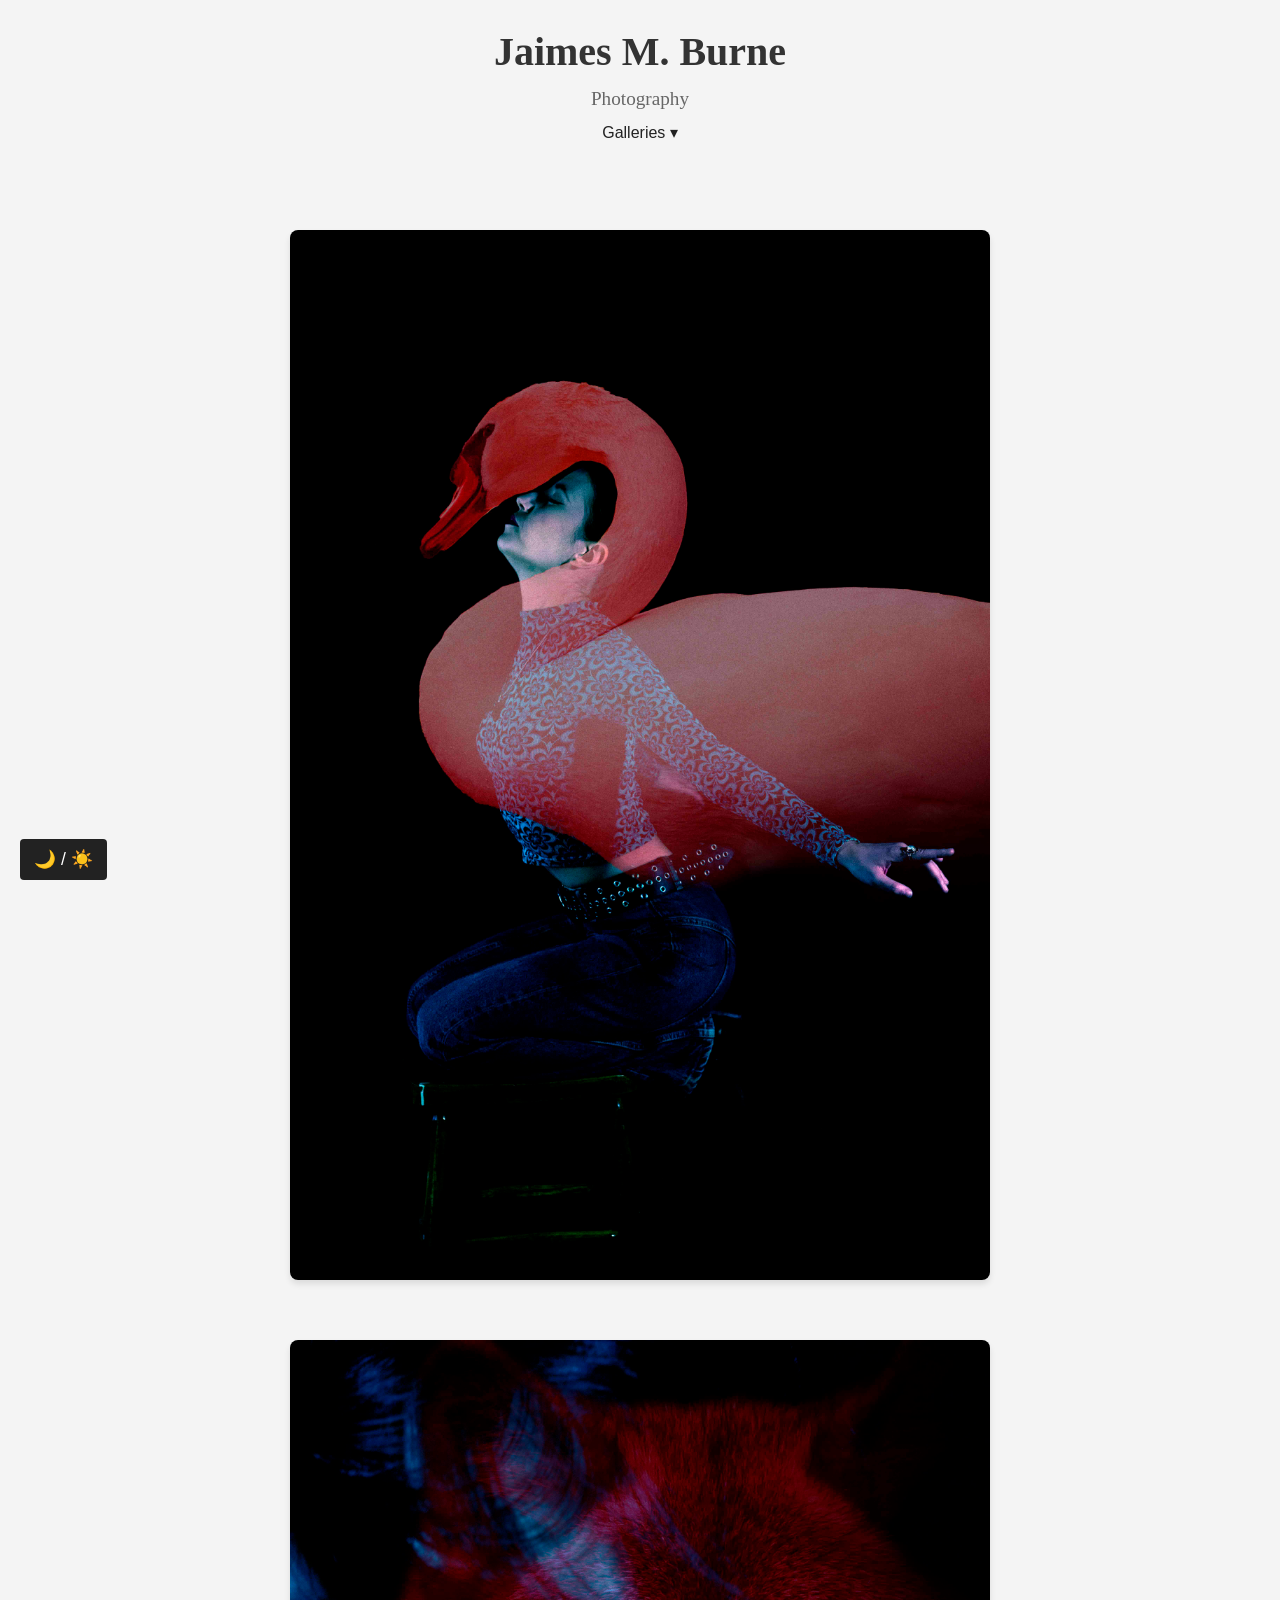
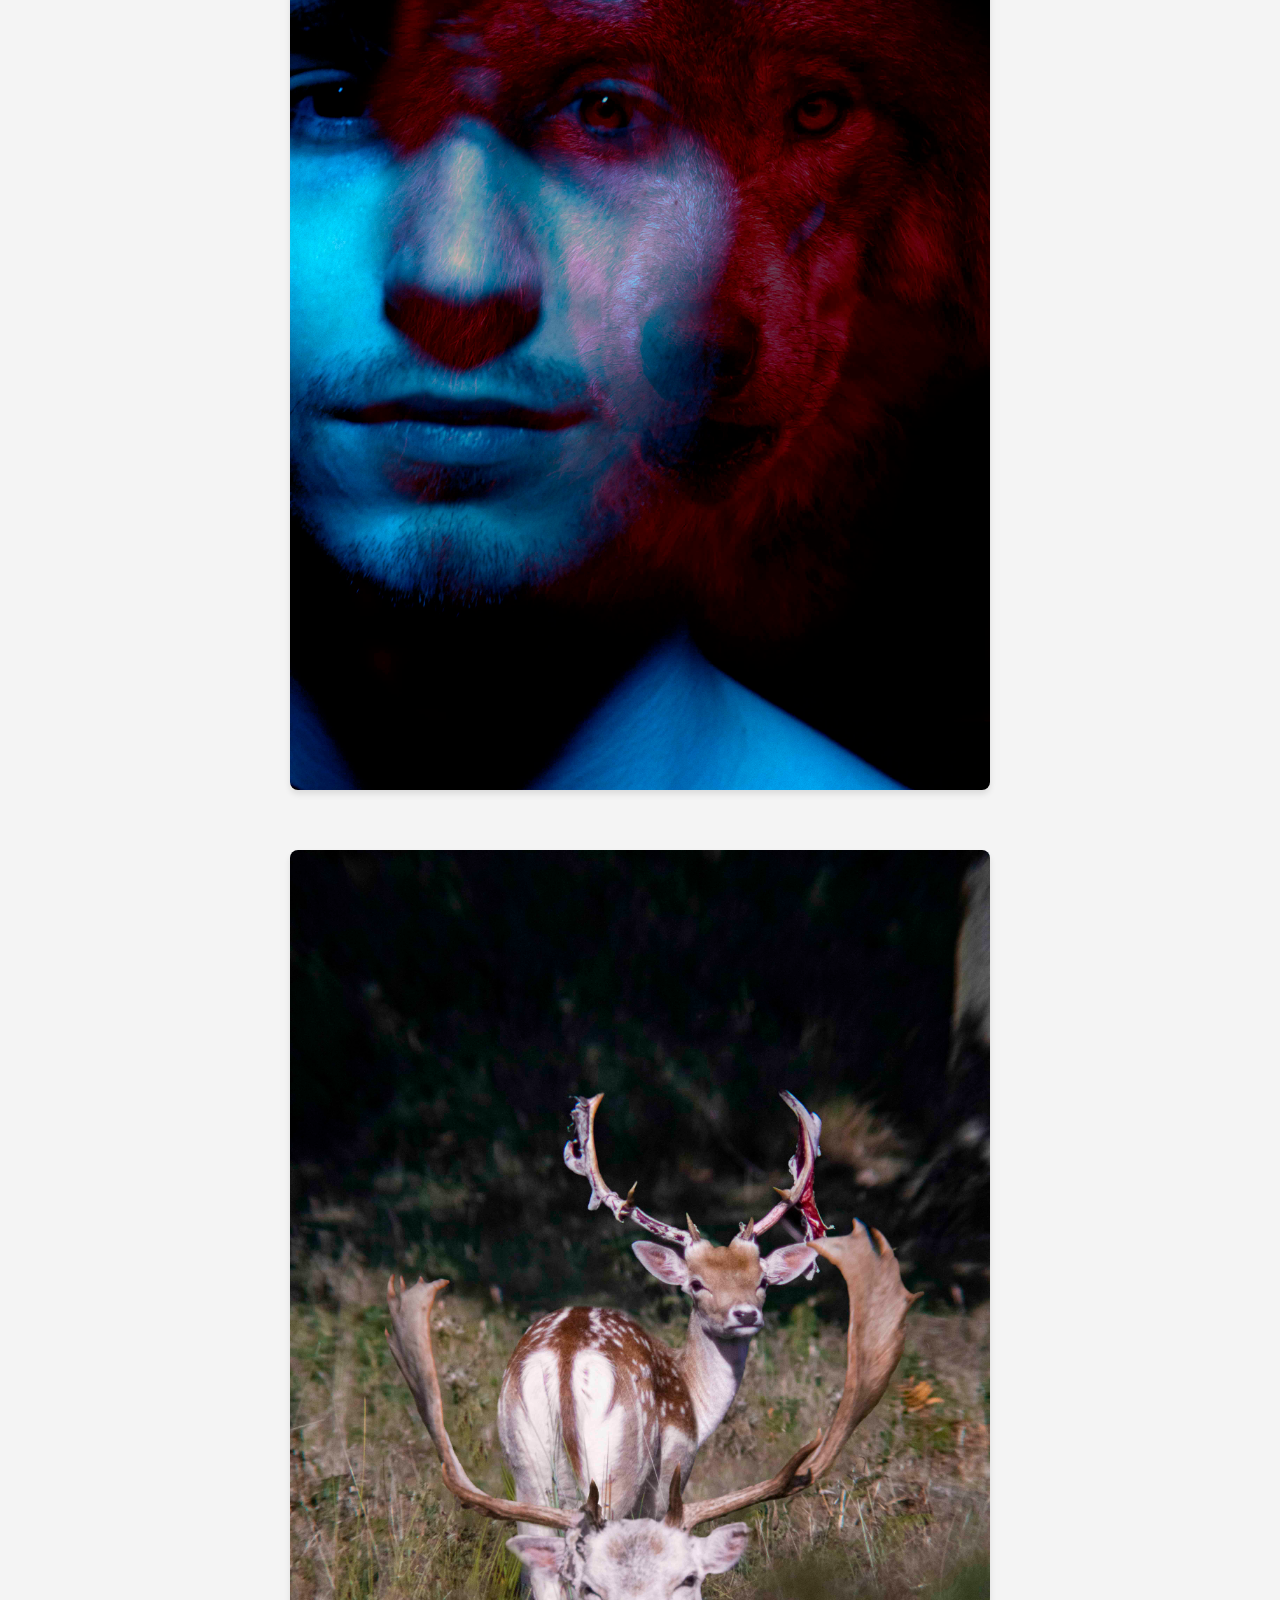
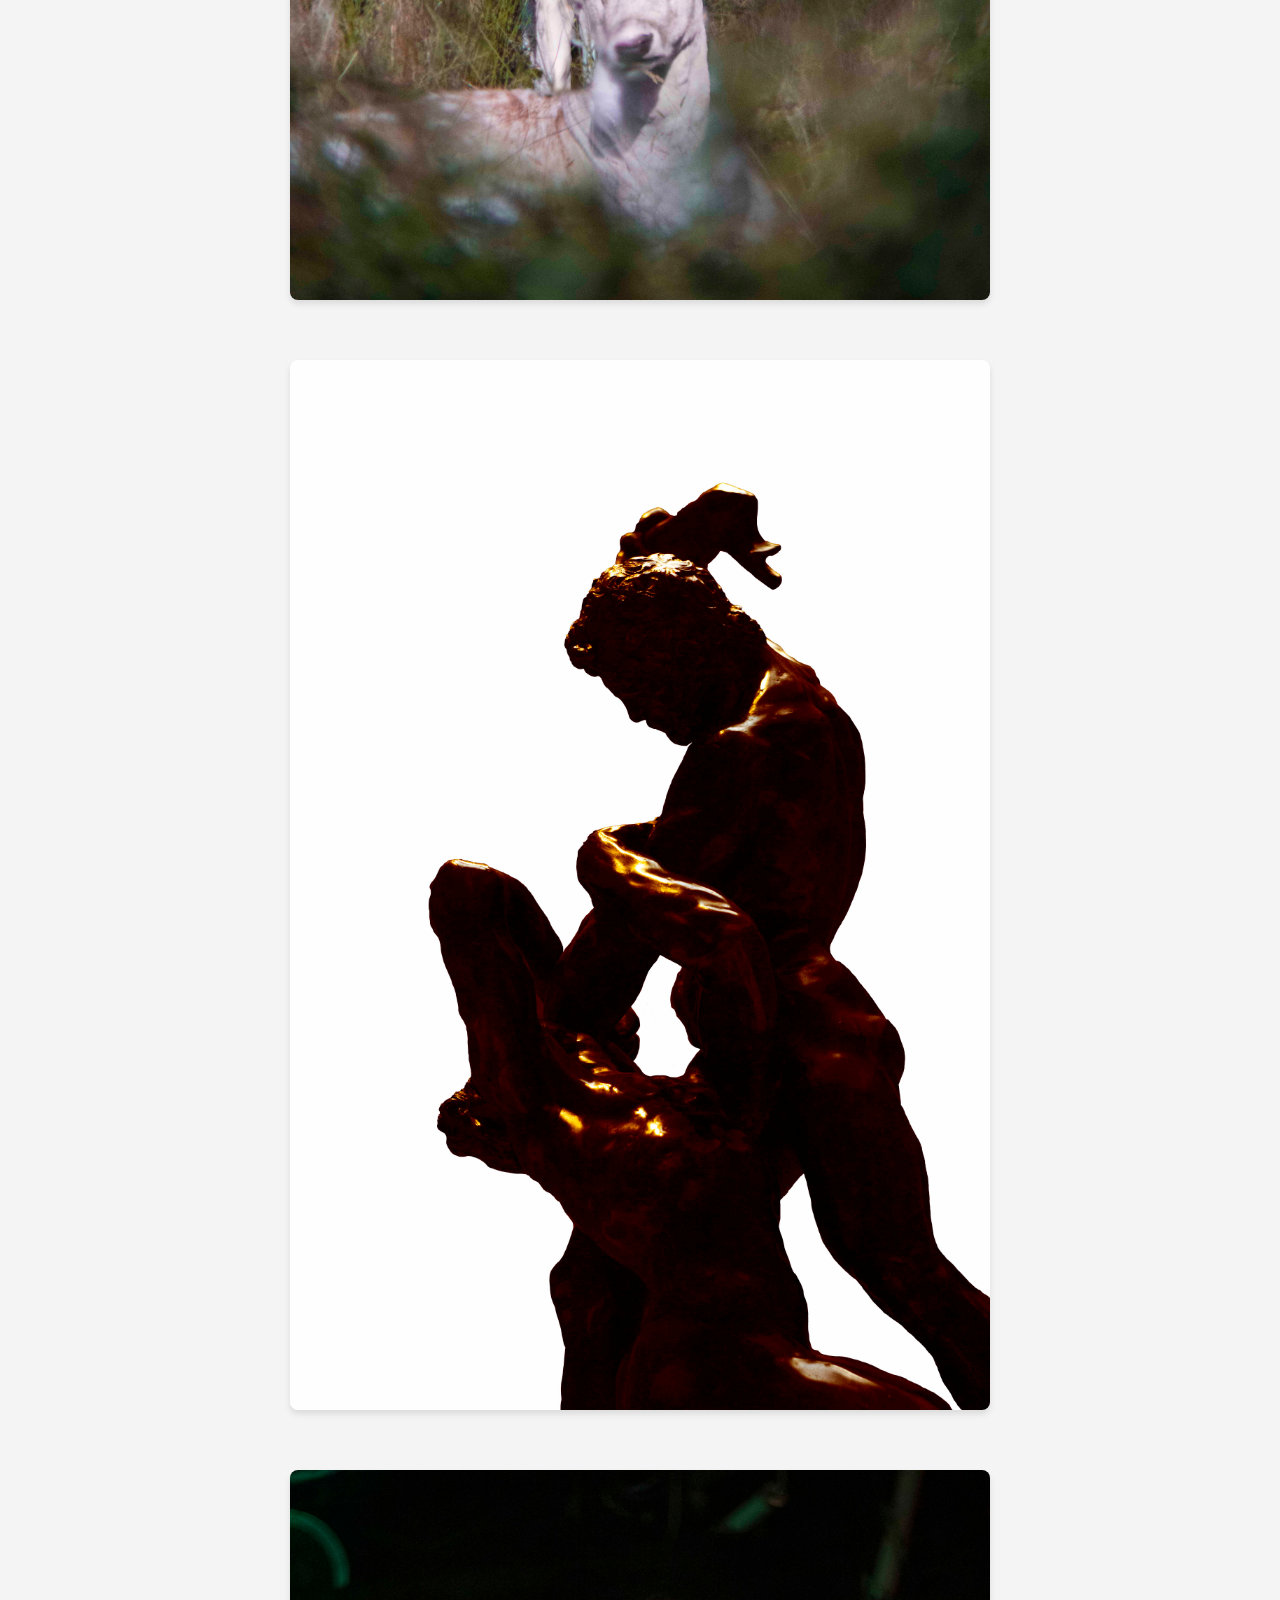
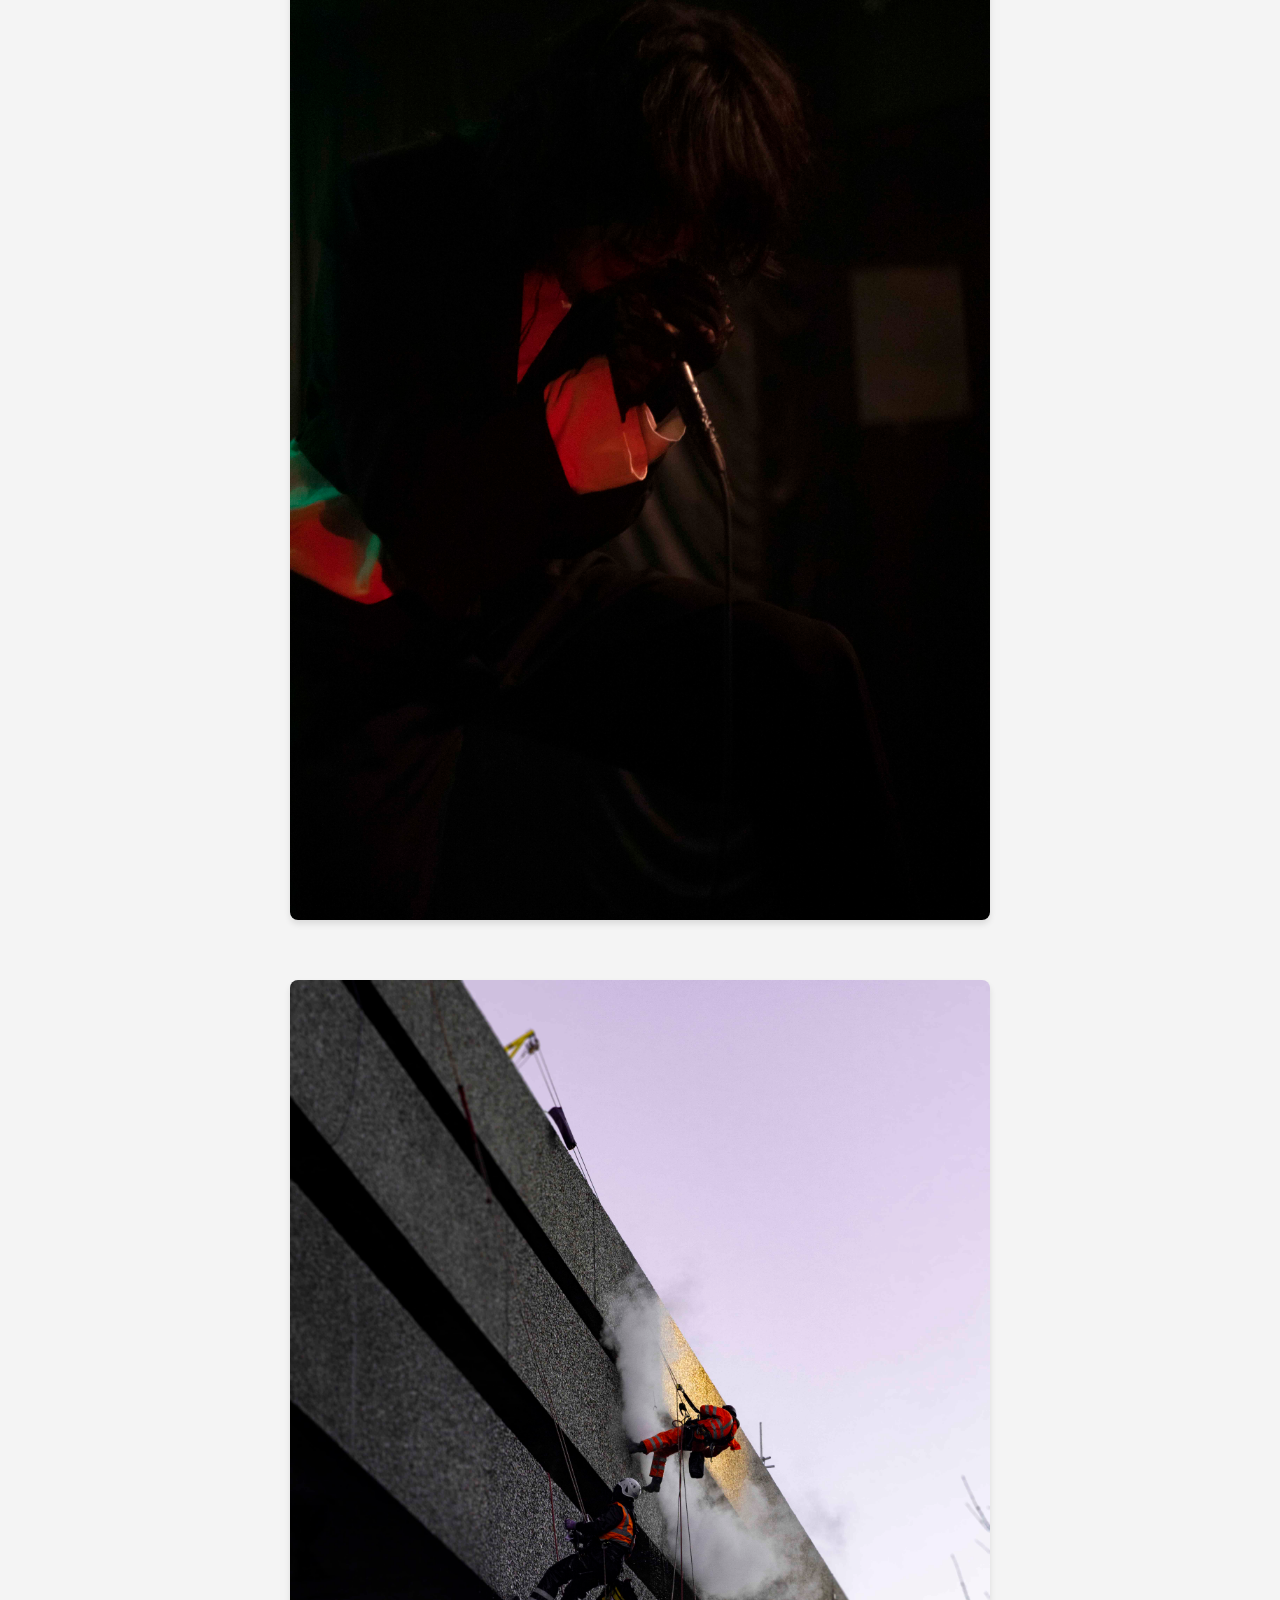
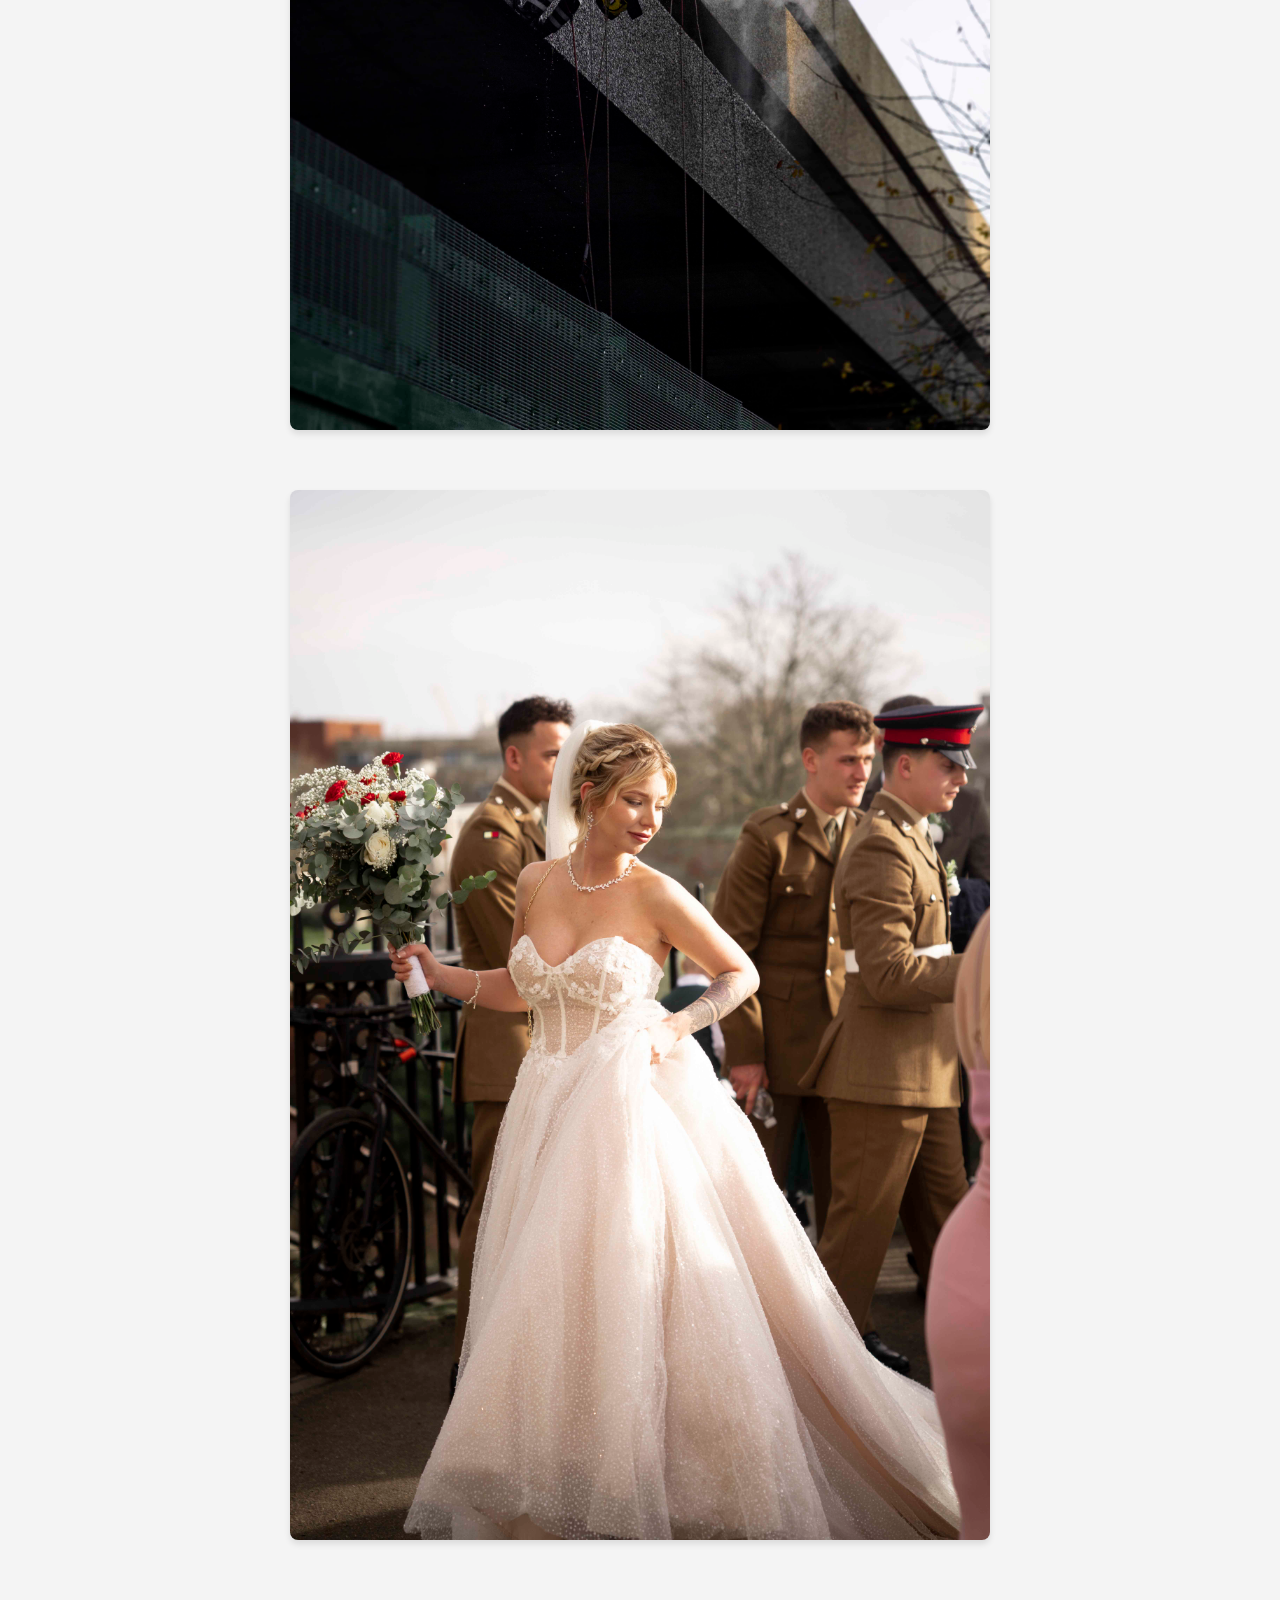
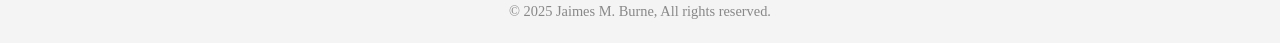
==== index.html @ ae6b04fa "Update index.html" ====
<!DOCTYPE html>
<html lang="en">
<head>
  <meta charset="UTF-8">
  <meta name="viewport" content="width=device-width, initial-scale=1.0">
  <title>Jaimes M. Burne - Home</title>
  <link rel="stylesheet" href="New folder/styles.css">
  <link href="New folder/Anaglyphs exhibition style.css" rel="stylesheet" type="text/css">
  <link href="New folder/Anaglyphs exhibition style test.css" rel="stylesheet" type="text/css">
  <link href="New folder/Gallery Anaglyphs/Anaglyphs exhibition style test.css" rel="stylesheet" type="text/css">
  <link href="New folder/Untitled-2.css" rel="stylesheet" type="text/css">
</head>
<body>
  <header>
    <h1>Jaimes M. Burne</h1>
	<p class="subtitle">Photography</p> 
	  <header> 
  <nav class="dropdown">
    <button class="dropbtn">Galleries &#9662;</button>
    <div class="dropdown-content">
      <a href="index.html">Home</a>
	  <a href="Anaglyphs exhibition strucuture test.html">Anaglyphs Collection 2</a>
      <a href="Anaglyphs 2 exhibition strucuture.html">Anaglyphs Collection 1</a>
	  <a href="Gallery Lights of our Eyes Structure.html">Lights of Our Eyes</a>
      <a href="In Conflict exhibition strucuture.html">In Conflict</a>		
	  <a href="Gallery Wild Life structure.html">Wildlife Photography</a>
	  <a href="Gallery Live Event Photography.html">Live Event Photography</a>
	  <a href="Gallery Street Photography.html">Street Photography</a>
	  <a href="Gallery Wedding Photography.html">Wedding Photography</a>
	  <a href="artisit cv webpage structure.html">About Me</a>
      <a href="contact info webpage strucuture and style.html">Contact Me</a>	
    </div>
  </nav>
</header>

  </header>

  <section class="="gallery">
							
	<main class="gallery">
	  <div class="image-container">
    <img src="Arabesque website jpeg.jpg" alt="Artwork 1" />
    <div class="overlay">
      <a href="Anaglyphs 2 exhibition strucuture.html" class="title">Anaglyph Collection 2</a>
    </div>
  </div>					 
  <div class="image-container">
    <img src="duality.jpg" alt="Artwork 1" />
    <div class="overlay">
      <a href="Anaglyphs exhibition strucuture test.html" class="title">Anaglyph Collection 1</a>
    </div>
  </div>
  <div class="image-container">
    <img src="deer 3.jpg" alt="Artwork 2" />
    <div class="overlay">
      <a href="Gallery Wild Life structure.html" class="title">Wildlife</a>
    </div>
  </div>
  <div class="image-container">
    <img src="1.jpg" alt="Artwork 3" />
    <div class="overlay">
      <a href="In Conflict exhibition strucuture.html" class="title">In Conflict</a>
    </div>
  </div>
  <div class="image-container">
    <img src="New folder (2)/chaidura 4.jpg" alt="Artwork 3" />
    <div class="overlay">
      <a href="Gallery Live Event Photography.html" class="title">Live Event Photography</a>
    </div>
  </div>
  <div class="image-container">
    <img src="Abseil 1.jpg" alt="Artwork 3" />
    <div class="overlay">
      <a href="Gallery Street Photography.html" class="title">Street Photography</a>
    </div>
  </div>
  <div class="image-container">
    <img src="wedding 1.jpg" alt="Artwork 5" />
    <div class="overlay">
      <a href="Gallery Wedding Photography.html" class="title">Wedding Photography</a>
    </div>
  </div>
</main>
  
    <!-- Add more images as needed -->
  </section>

		<button onclick="topFunction()" id="myBtn" class="hover-underline-animation-side">BACK TO TOP</button>

<script>
  // Get the button:
  let mybutton = document.getElementById("myBtn");

  // When the user scrolls down 20px from the top of the document, show the button
  window.onscroll = function() { scrollFunction(); };

  function scrollFunction() {
    if (document.body.scrollTop > 20 || document.documentElement.scrollTop > 180) {
      mybutton.style.display = "block";
    } else {
      mybutton.style.display = "none";
    }
  }

  // When the user clicks on the button, scroll to the top of the document
  function topFunction() {
    document.body.scrollTop = 0;
    document.documentElement.scrollTop = 0;
  }
</script>
	
	
  <footer>
    <p>© 2025 Jaimes M. Burne, All rights reserved.</p>
  </footer>	
<button id="theme-toggle" class="theme-toggle">🌙 / ☀️</button>
	<script>
  const toggleButton = document.getElementById('theme-toggle');
  const body = document.body;

  // Apply saved theme on load
  if (localStorage.getItem('theme') === 'dark') {
    body.classList.add('dark-mode');
  }

  toggleButton.addEventListener('click', () => {
    body.classList.toggle('dark-mode');
    const mode = body.classList.contains('dark-mode') ? 'dark' : 'light';
    localStorage.setItem('theme', mode);
  });
</script>
</body>
</html>
---- New folder/Untitled-2.css ----
/* General Reset */
* {
  margin: 0;
  padding: 0;
  box-sizing: border-box;
}

/* Body and Layout */
body {
  font-family: Gotham, 'Helvetica Neue', Helvetica, Arial, 'sans-serif'sans-serif;
  line-height: 1.6;
  background-color: #f4f4f4;
  color: #000;
  padding: 20px;
  display: flex;
  flex-direction: column;
  align-items: center;
}

/* Header */
header {
  text-align: center;
  margin-bottom: 40px;
}

header h1 {
  font-size: 2.5rem;
  color: #333;
}

.subtitle {
  font-size: 1.2rem;
  color: #666;
}

.dropdown {
  position: relative;
  display: inline-block;
}

.dropbtn {
  background-color: transparent;
  border: none;
  font-size: 1rem;
  cursor: pointer;
  color: #222;
  padding: 8px;
}

.dropdown-content {
  display: none;
  position: absolute;
  right: 0;
  background-color: #fff;
  min-width: 160px;
  border: 1px solid #ccc;
  box-shadow: 0 2px 5px rgba(0,0,0,0.1);
  z-index: 1;
}

.dropdown-content a {
  color: #222;
  padding: 12px 16px;
  text-decoration: none;
  display: block;
}

.dropdown-content a:hover {
  background-color: #f2f2f2;
}

.dropdown:hover .dropdown-content {
  display: block;
}

/* Gallery */
.gallery {
  display: flex;
  flex-direction: column;
  gap: 60px;
  width: 100%;
  max-width: 700px;
  margin: 0 auto;
}

.image-container {
  position: relative;
  overflow: hidden;
  border-radius: 8px;
  box-shadow: 0 4px 6px rgba(0, 0, 0, 0.1);
}

.image-container img {
  width: 100%;
  height: auto;
  display: block;
  transition: transform 0.3s ease;
}

.image-container:hover img {
  transform: scale(1.05);
}

.overlay {
  position: absolute;
  top: 0;
  left: 0;
  right: 0;
  bottom: 0;
  background: rgba(0, 0, 0, 0.5);
  color: white;
  opacity: 0;
  transition: opacity 0.3s ease;
  padding: 20px;
  display: flex;
  flex-direction: column;
  justify-content: center;
  align-items: center;
}

.image-container:hover .overlay {
  opacity: 1;
}

.title {
  font-size: 1.5rem;
  font-weight: bold;
  margin-bottom: 10px;
}

.description {
  font-size: 1rem;
  text-align: center;
}

/* Footer */
footer {
  text-align: center;
  margin-top: 40px;
  font-size: 1rem;
  color: #666;
}

footer {
  margin-top: 60px;
  font-size: 0.9rem;
  color: #888;
  text-align: center;
}

#myBtn {
  display: none;
  position: fixed;
  bottom: 40px;
  right: 40px;
  z-index: 99;
  font-size: 14px;
  border: none;
  outline: none;
  background-color: #000;
  color: white;
  cursor: pointer;
  padding: 10px 16px;
  border-radius: 4px;
  transition: background-color 0.3s ease;
}

#myBtn:hover {
  background-color: #333;
}

.hover-underline-animation-side {
  position: relative;
}

.hover-underline-animation-side::after {
  content: '';
  position: absolute;
  width: 100%;
  height: 2px;
  left: 0;
  bottom: 0;
  background-color: white;
  transform: scaleX(0);
  transform-origin: left;
  transition: transform 0.25s ease-out;
}

.hover-underline-animation-side:hover::after {
  transform: scaleX(1);
}

/* Dark/Light Mode Toggle Button */
.theme-toggle {
  position: fixed;
  bottom: 20px;
  left: 20px;
  padding: 10px 14px;
  font-size: 1.1rem;
  background-color: #222;
  color: #fff;
  border: none;
  border-radius: 4px;
  cursor: pointer;
  z-index: 1000;
  transition: background-color 0.3s ease, transform 0.2s ease;
}

.theme-toggle:hover {
  background-color: #444;
  transform: scale(1.05);
}

/* Dark Mode Theme */
.dark-mode {
  background-color: #121212;
  color: #e0e0e0;
}

.dark-mode header,
.dark-mode footer {
  background-color: #1e1e1e;
}

.dark-mode a {
  color: #80cbc4;
}

.dark-mode .dropdown-content {
  background-color: #2c2c2c;
}

.dark-mode .dropdown-content a:hover {
  background-color: #3a3a3a;
}

.dark-mode .image-container {
  box-shadow: 0 4px 6px rgba(255, 255, 255, 0.1);
}

.dark-mode .overlay {
  background: rgba(255, 255, 255, 0.1);
  color: #fff;
}
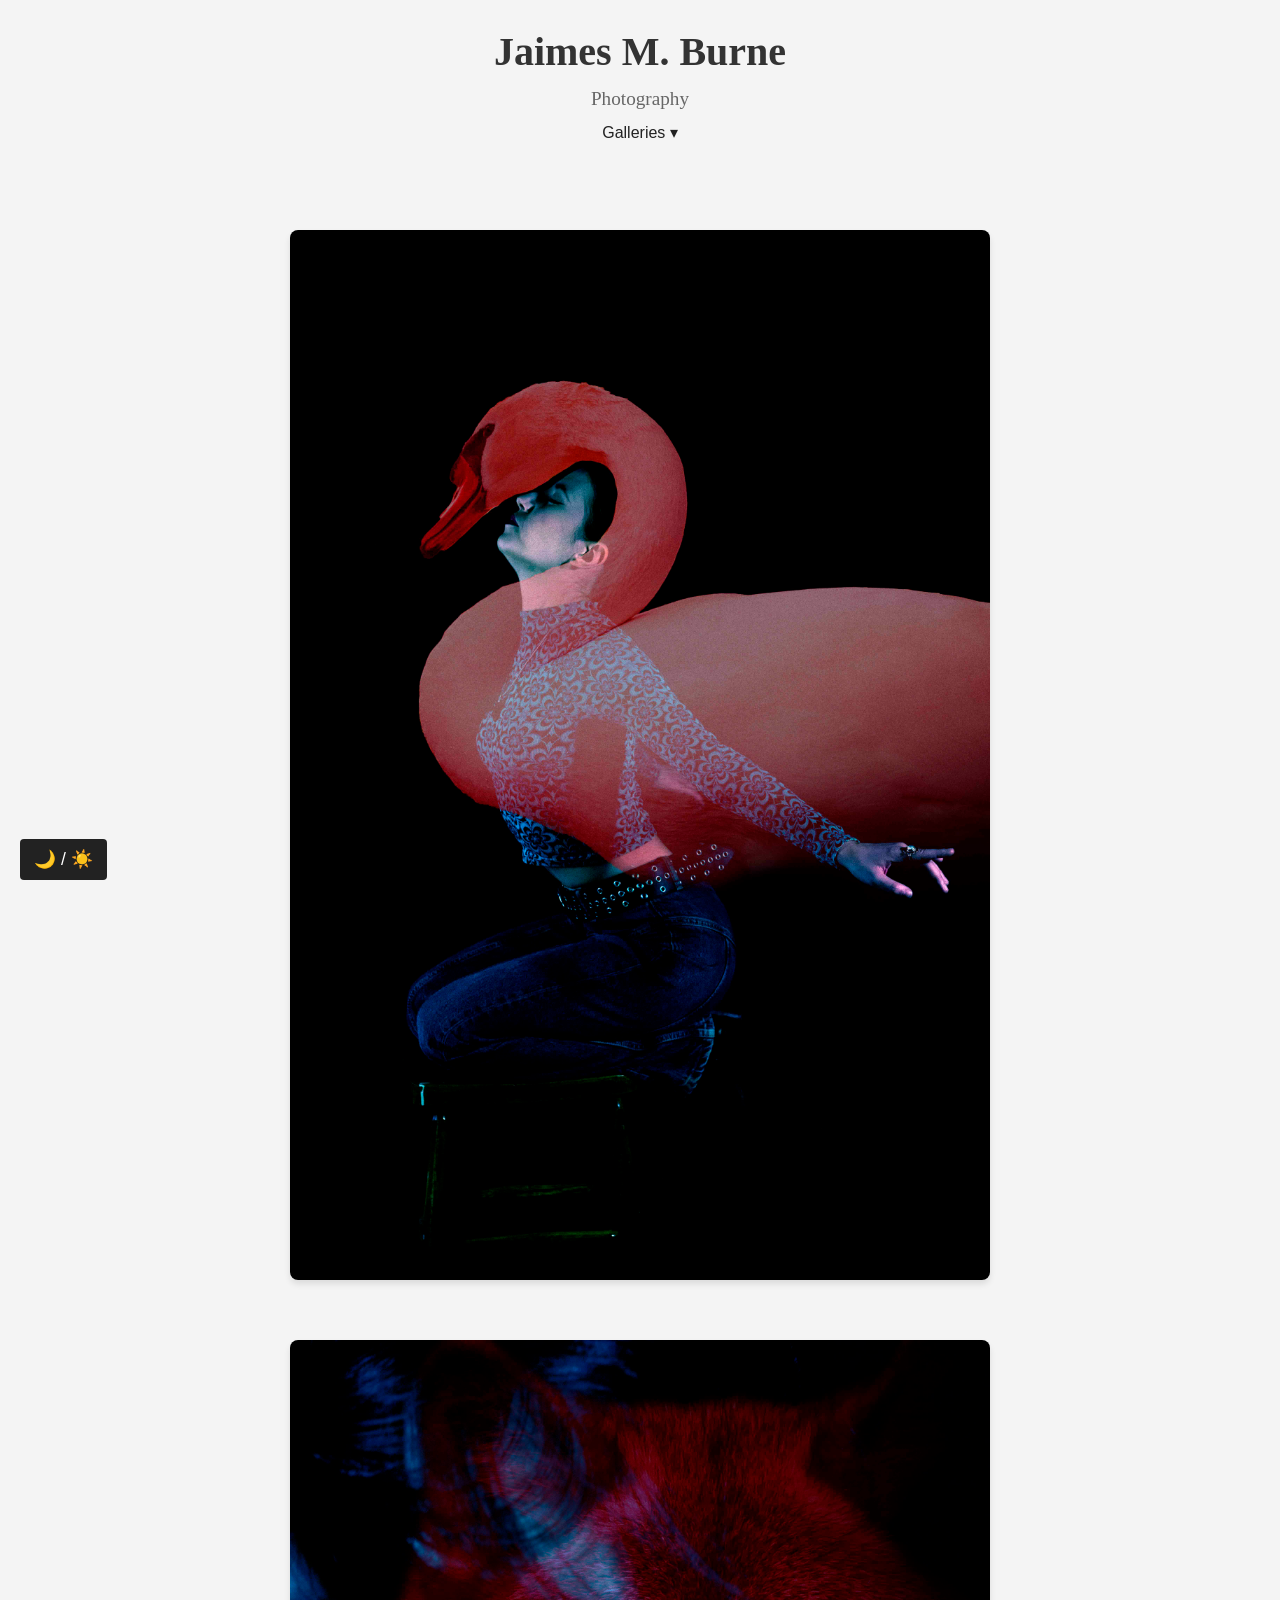
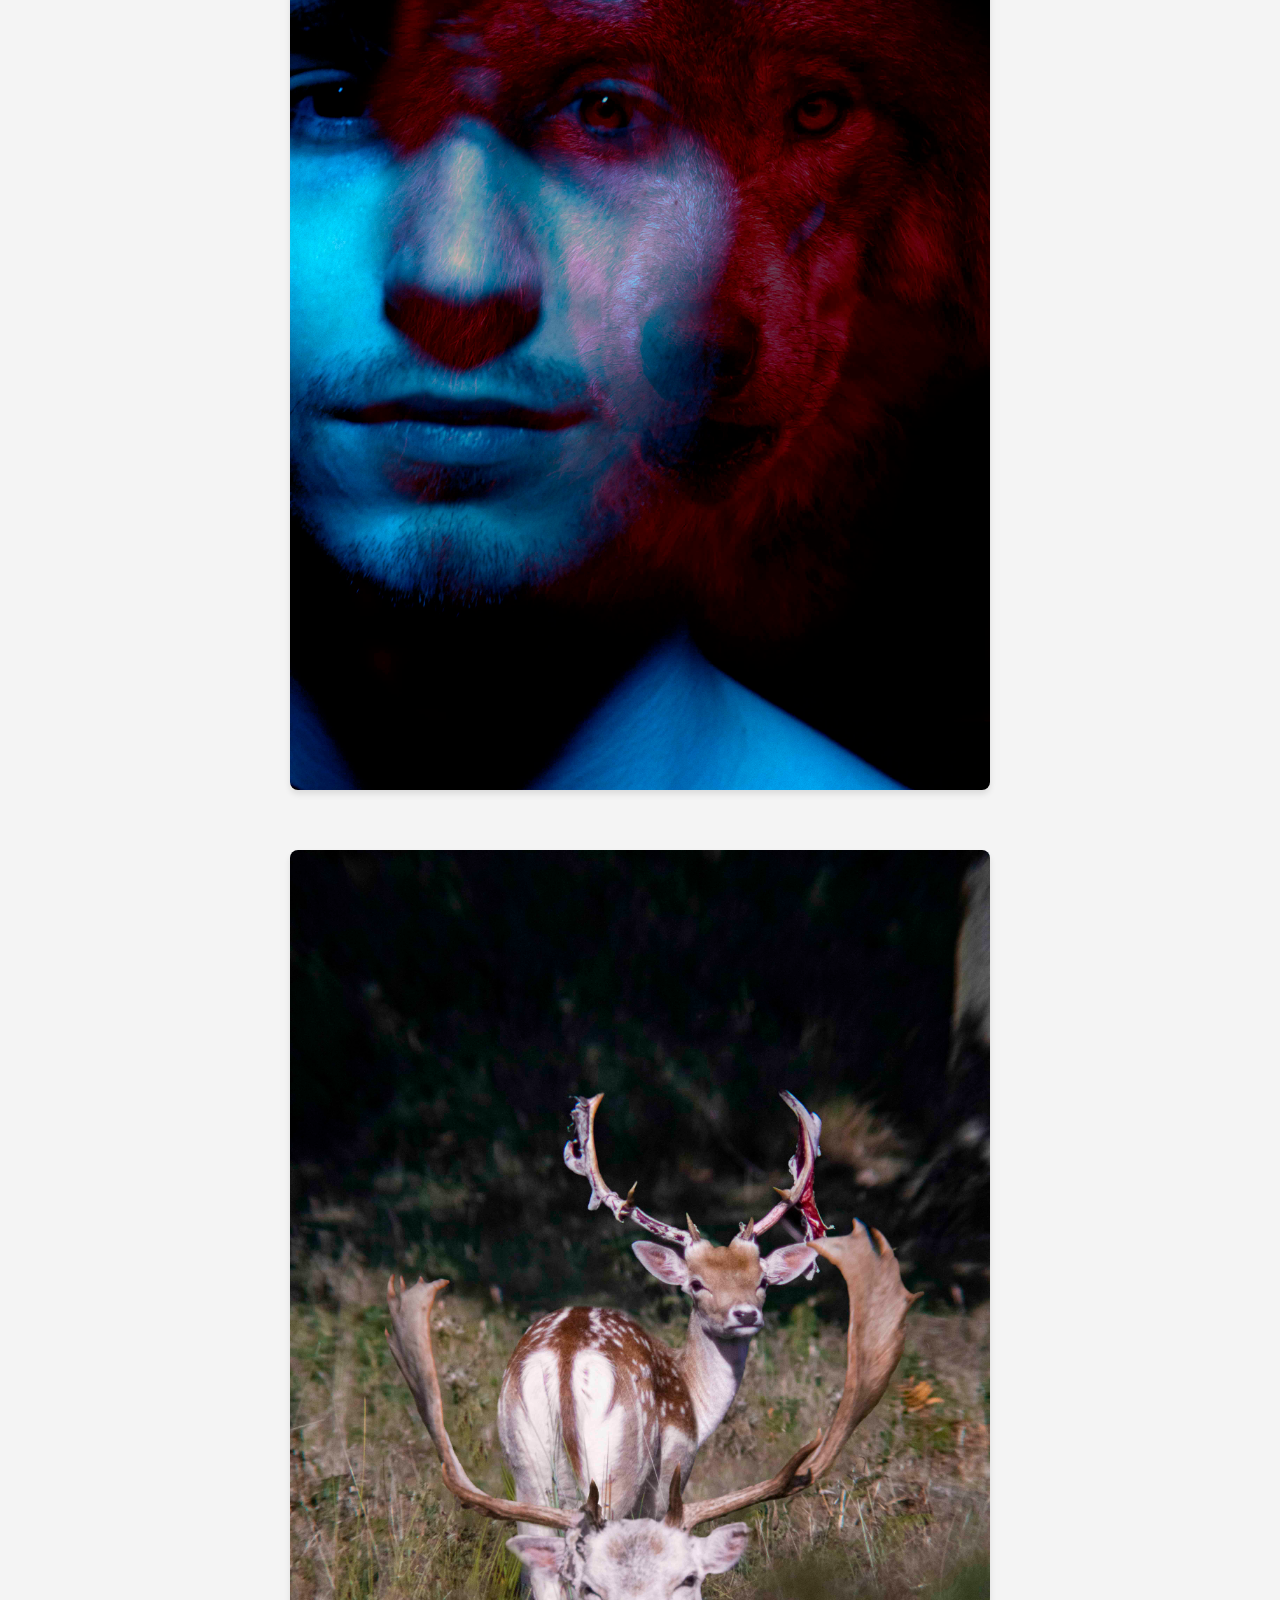
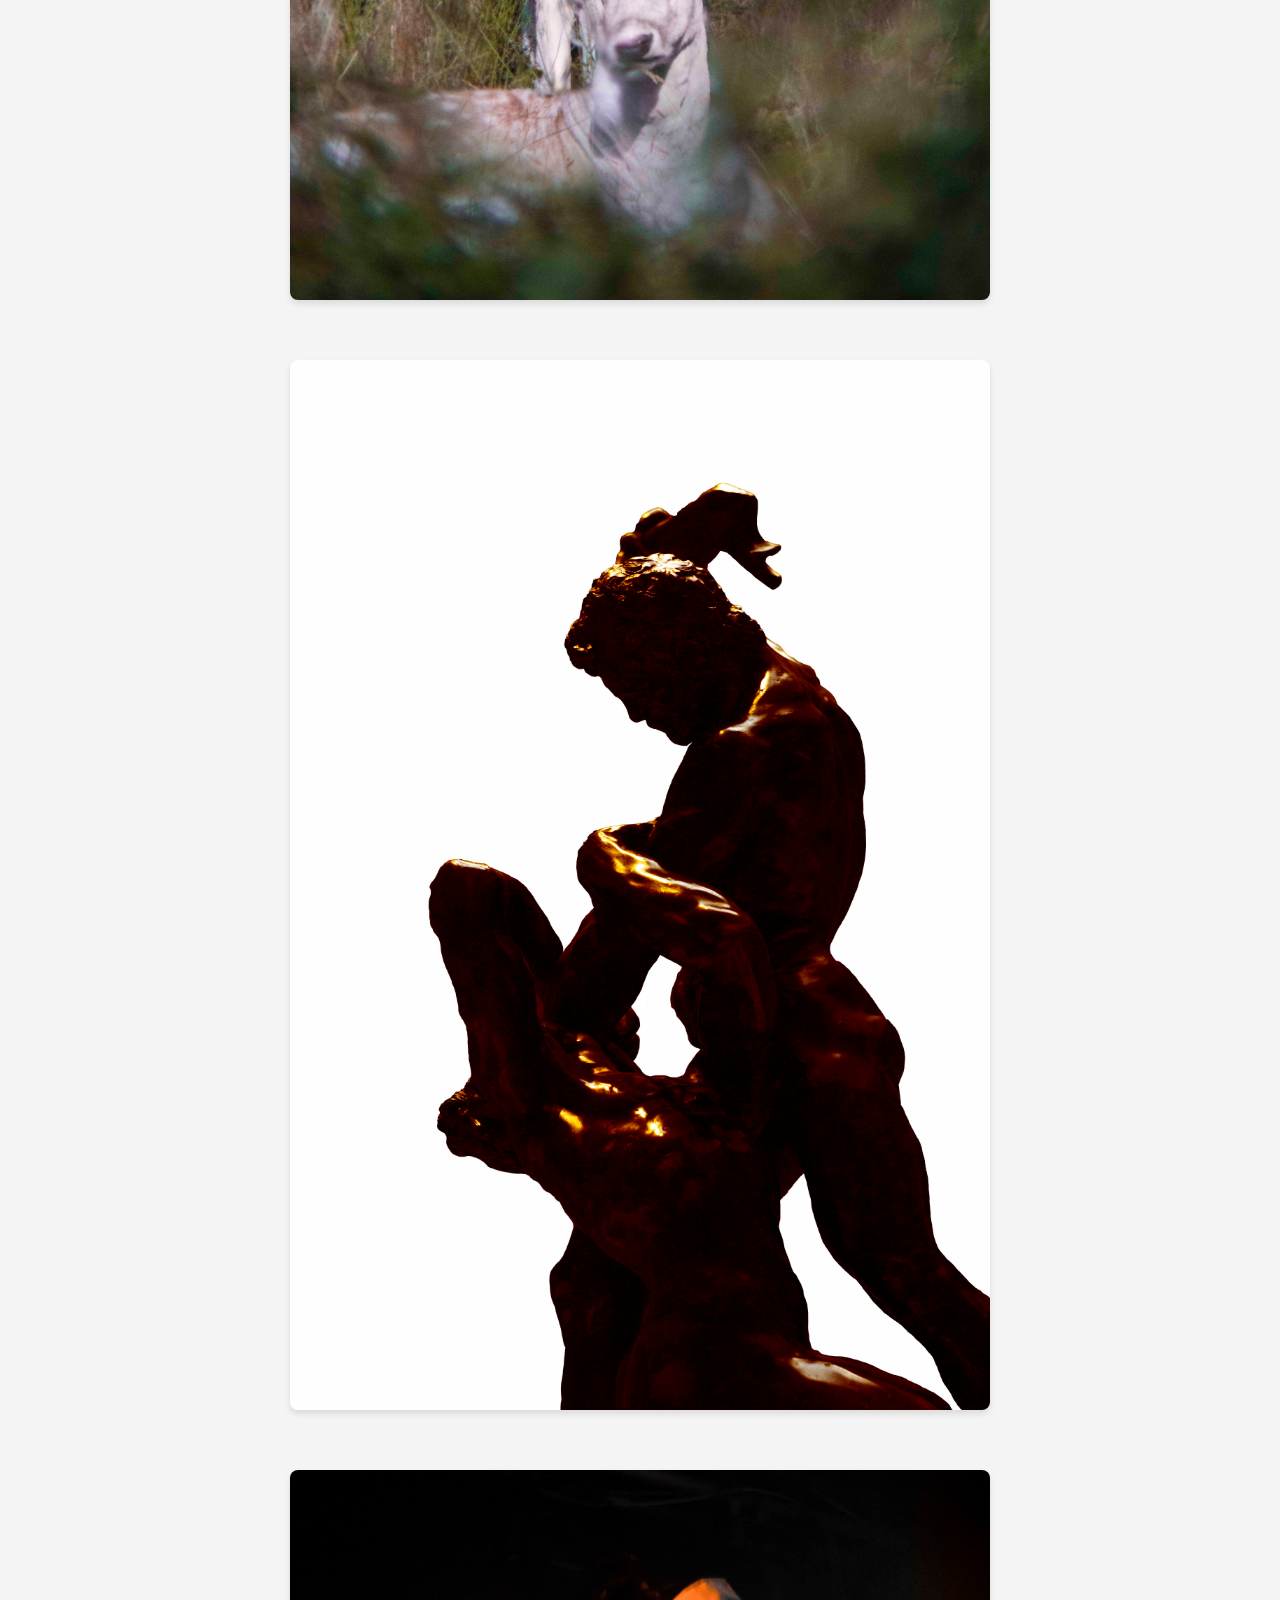
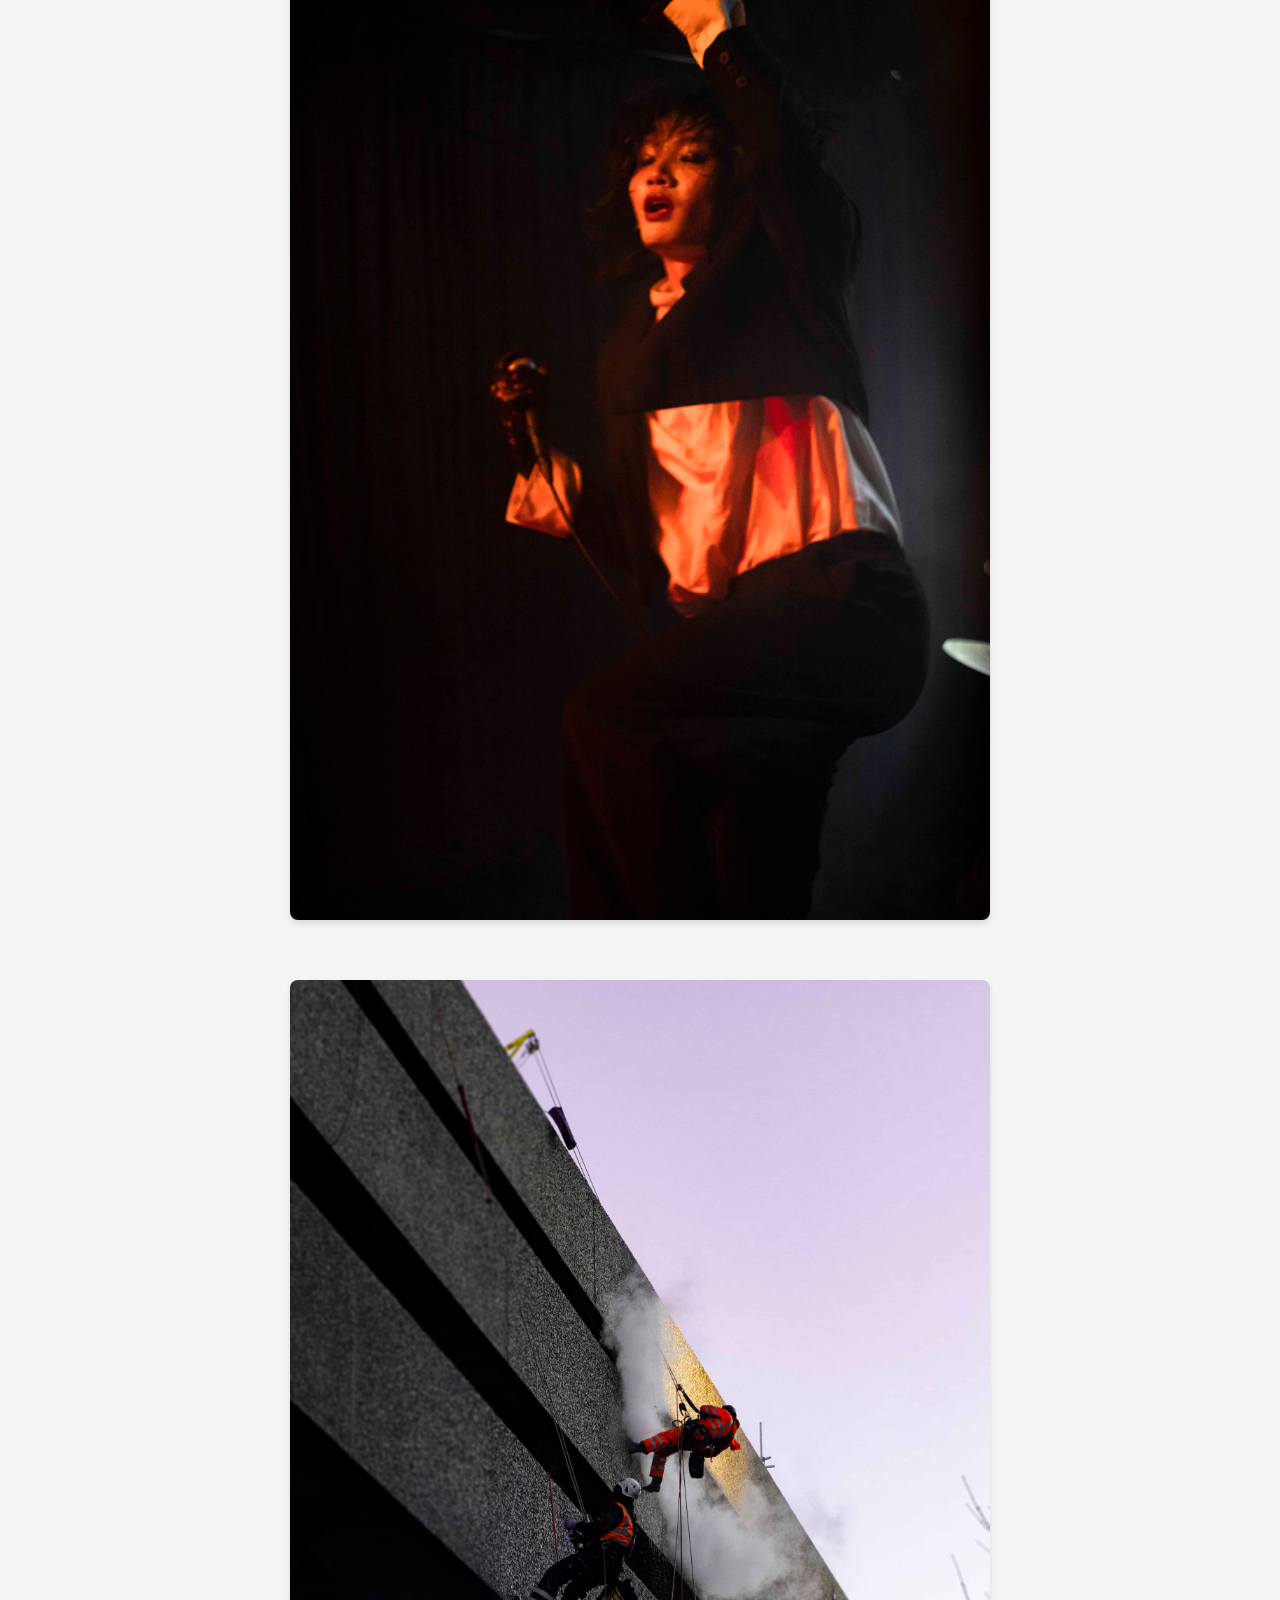
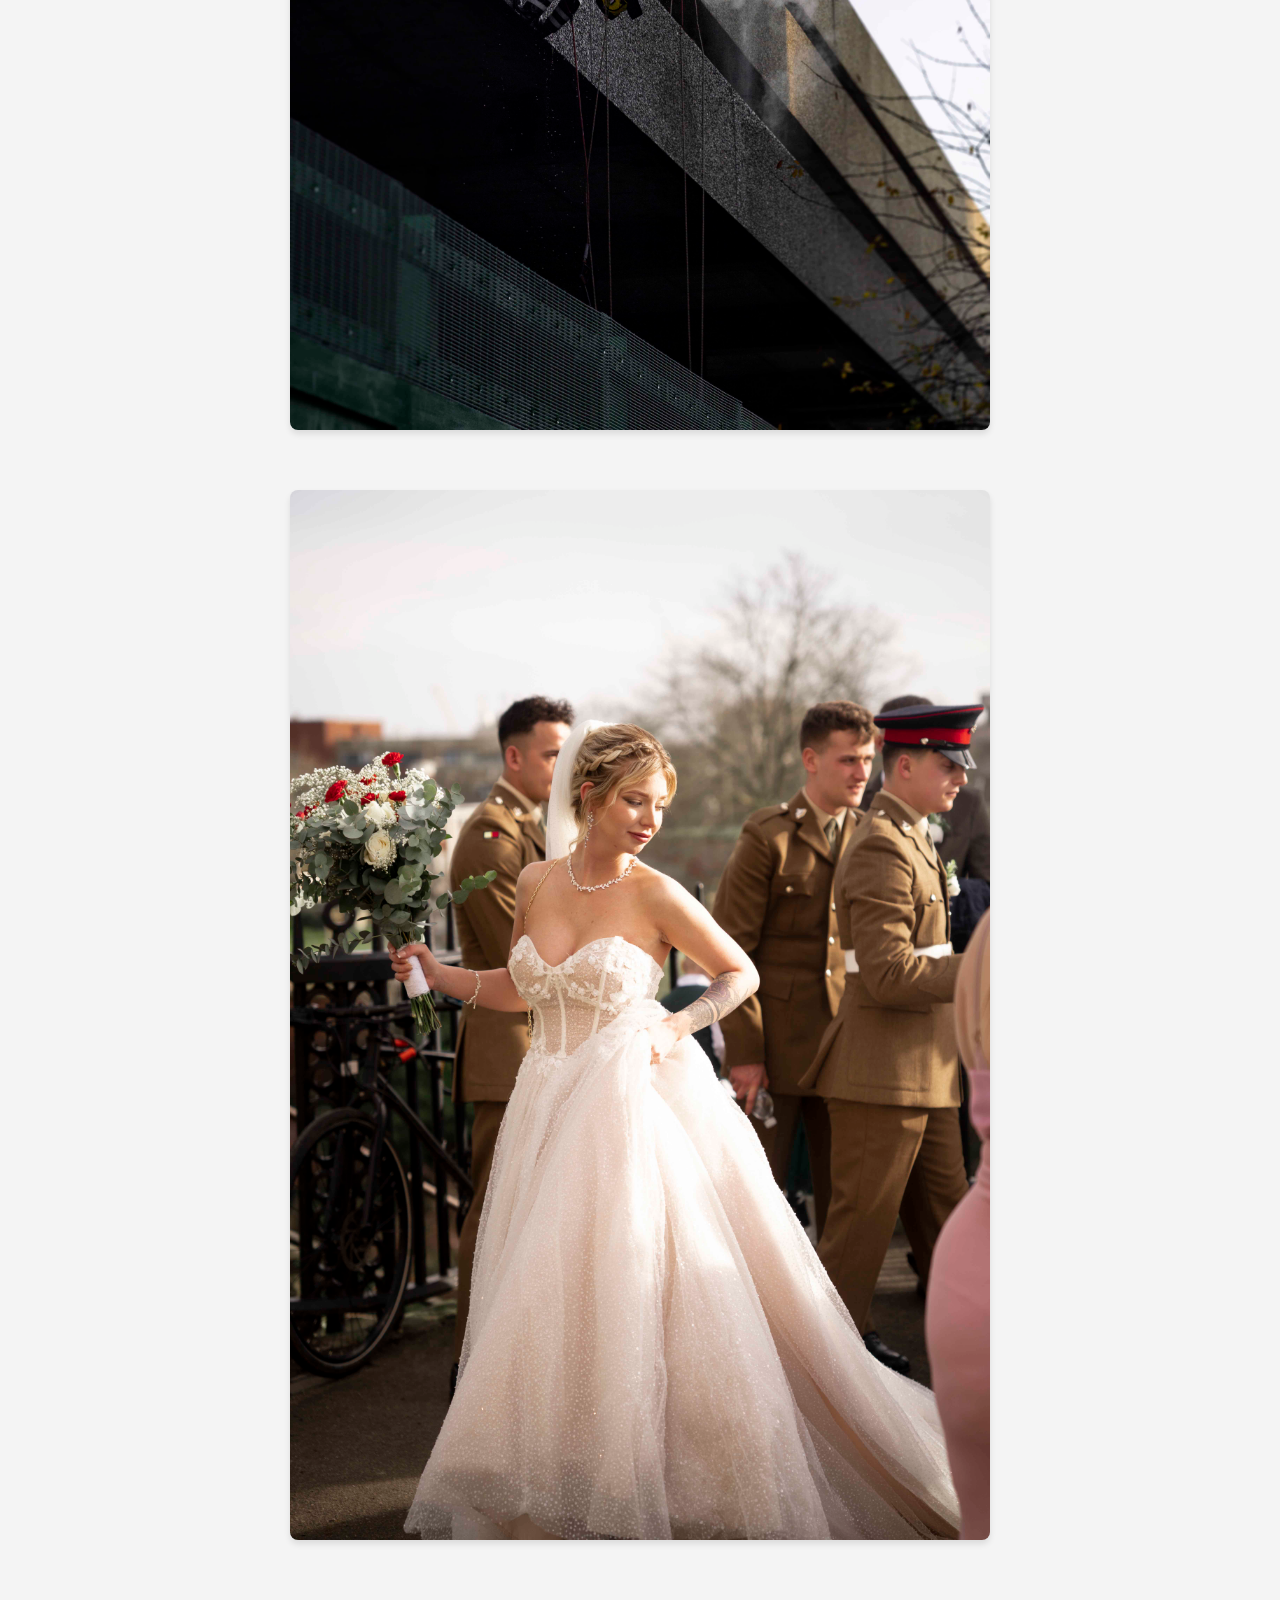
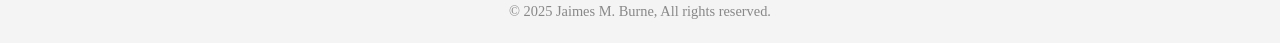
==== commit 93daa372: "Update index.html" ====
--- a/index.html
+++ b/index.html
@@ -63,7 +63,7 @@
     </div>
   </div>
   <div class="image-container">
-    <img src="New folder (2)/chaidura 4.jpg" alt="Artwork 3" />
+    <img src="Gallery Live Event Photography/Chaidura 8.jpg" alt="Artwork 3" />
     <div class="overlay">
       <a href="Gallery Live Event Photography.html" class="title">Live Event Photography</a>
     </div>
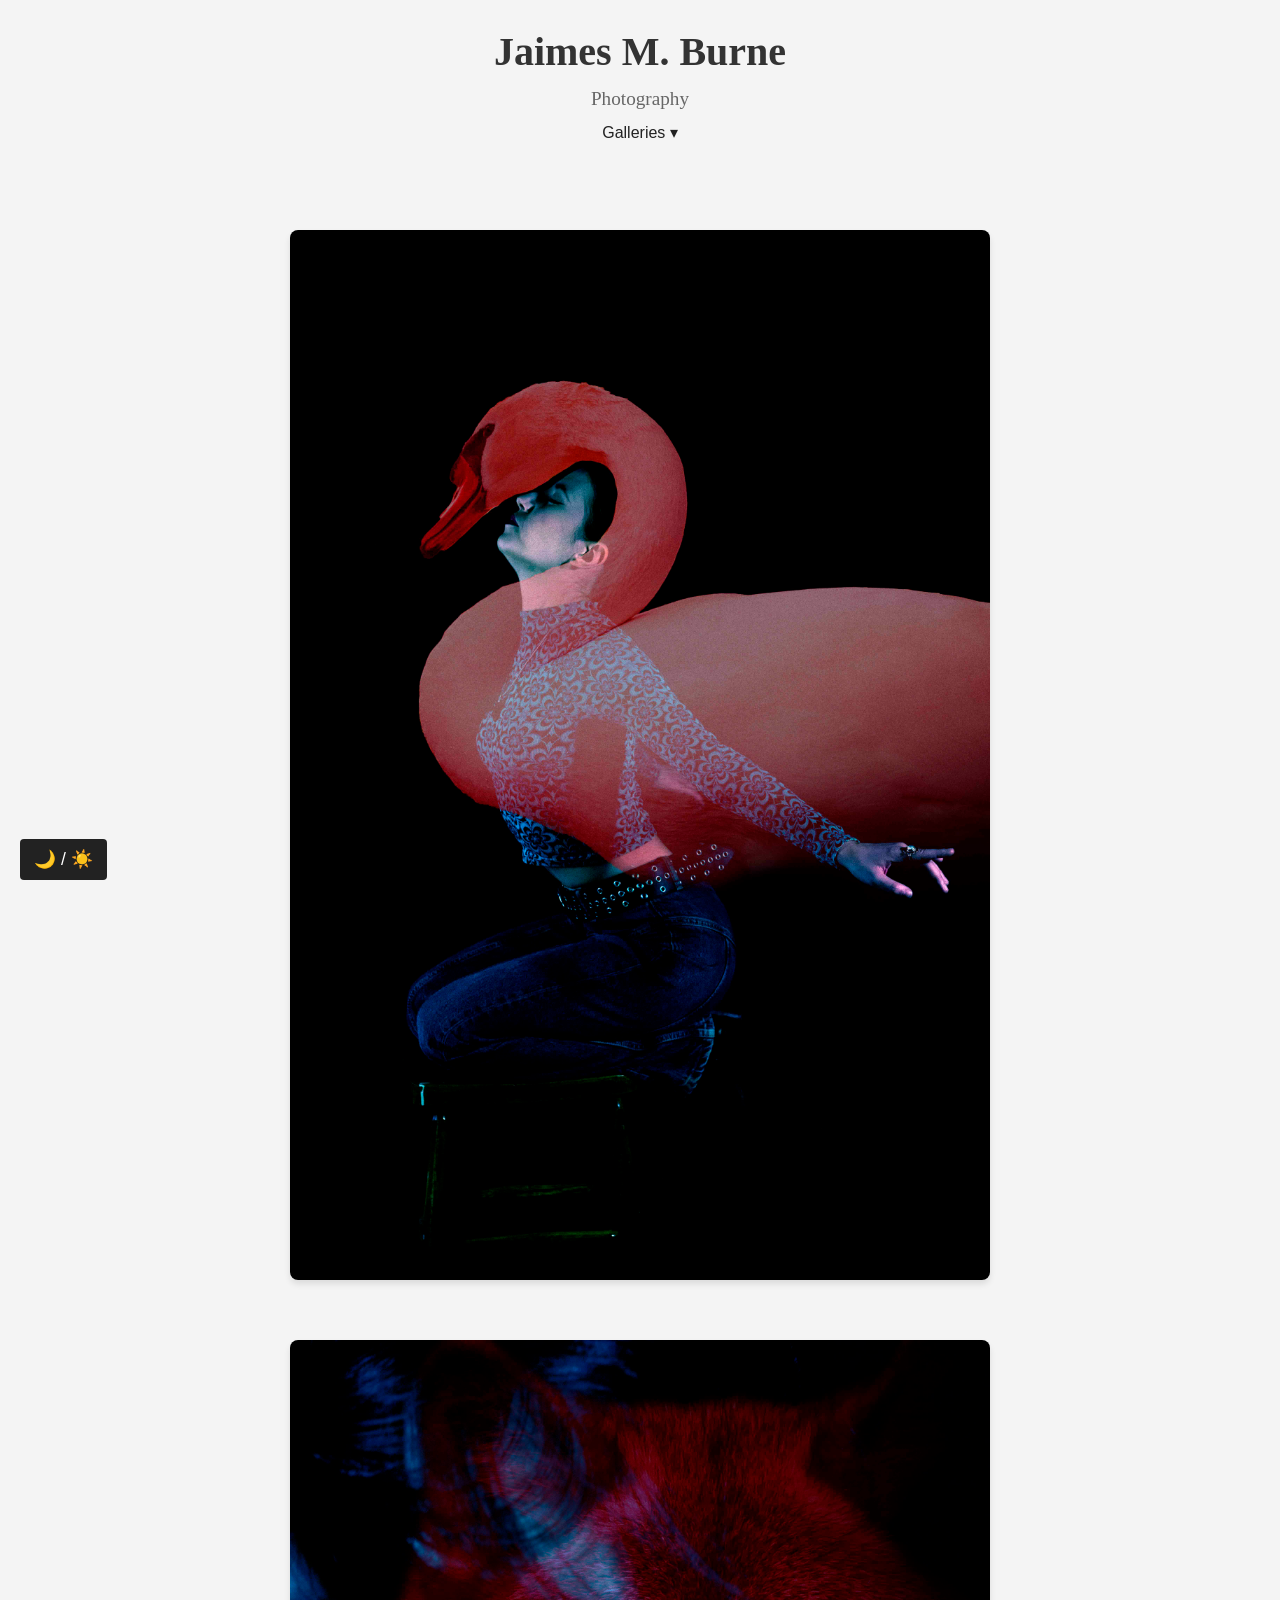
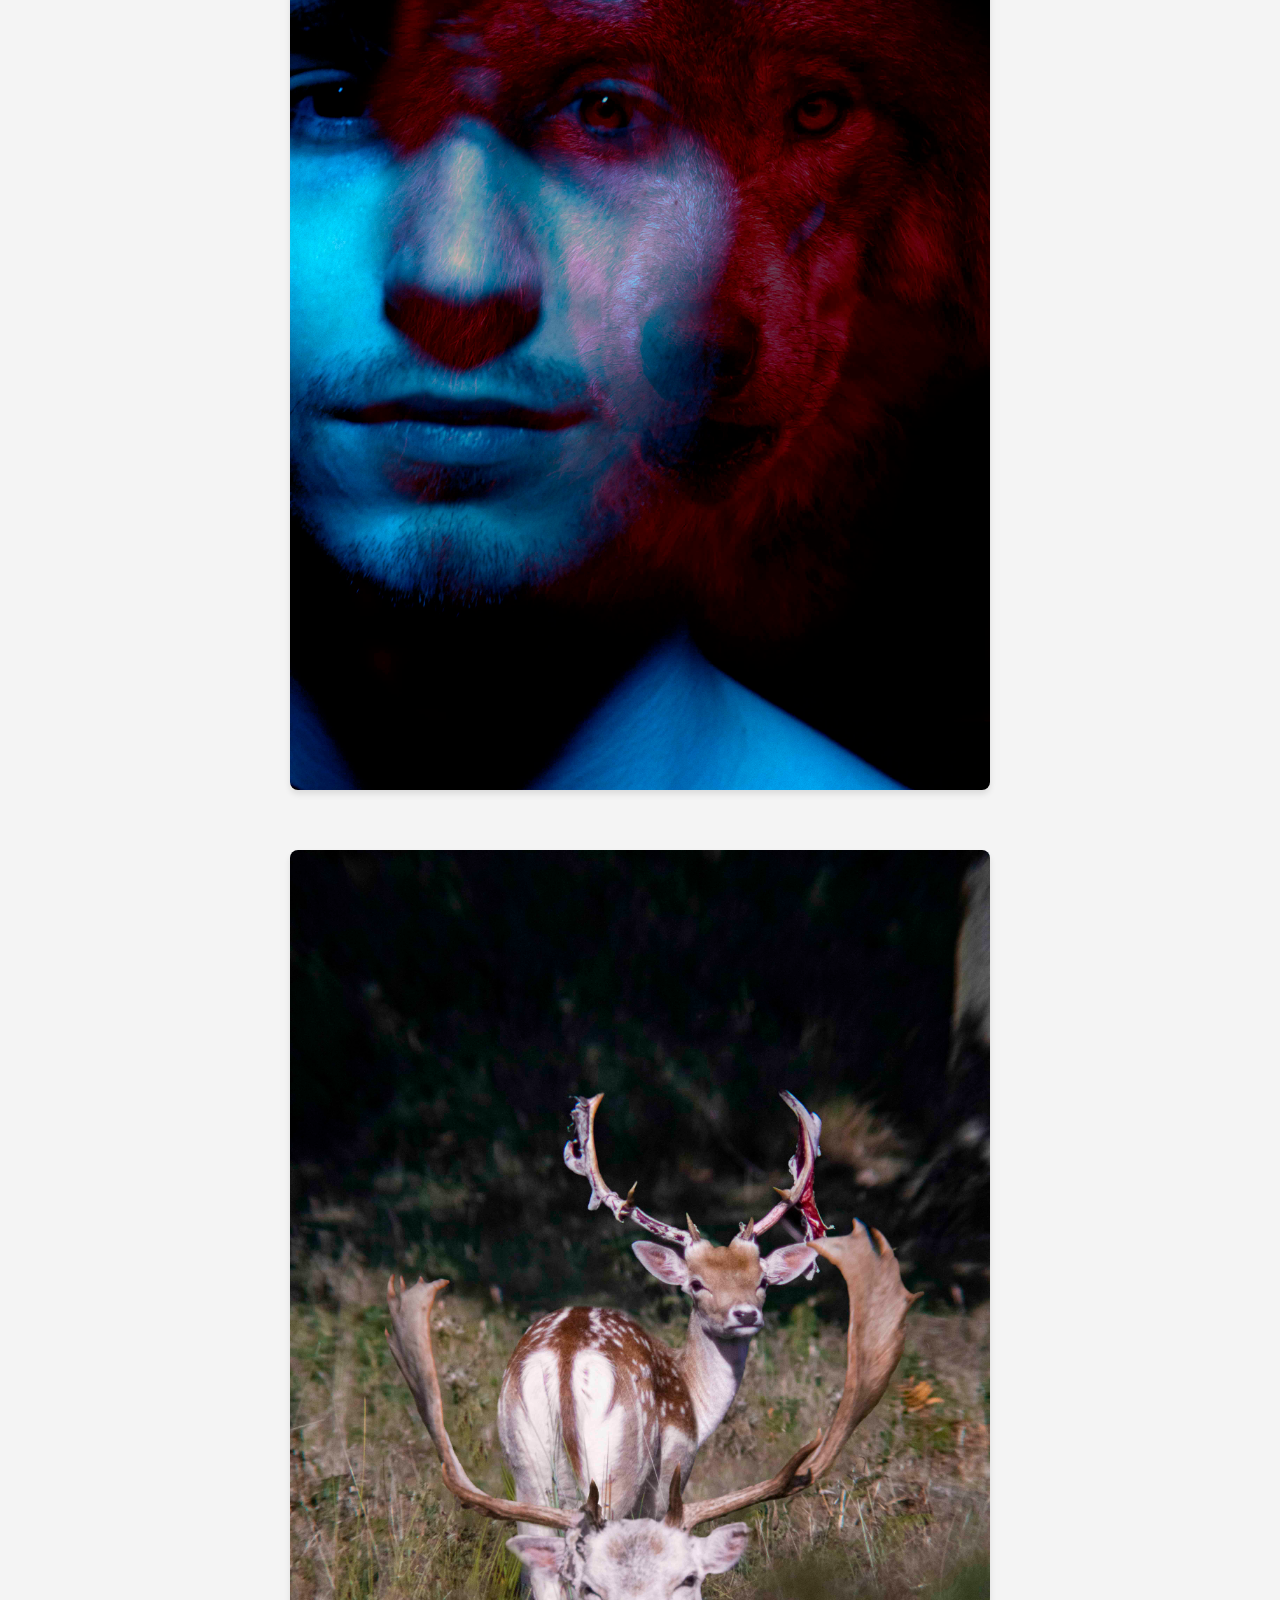
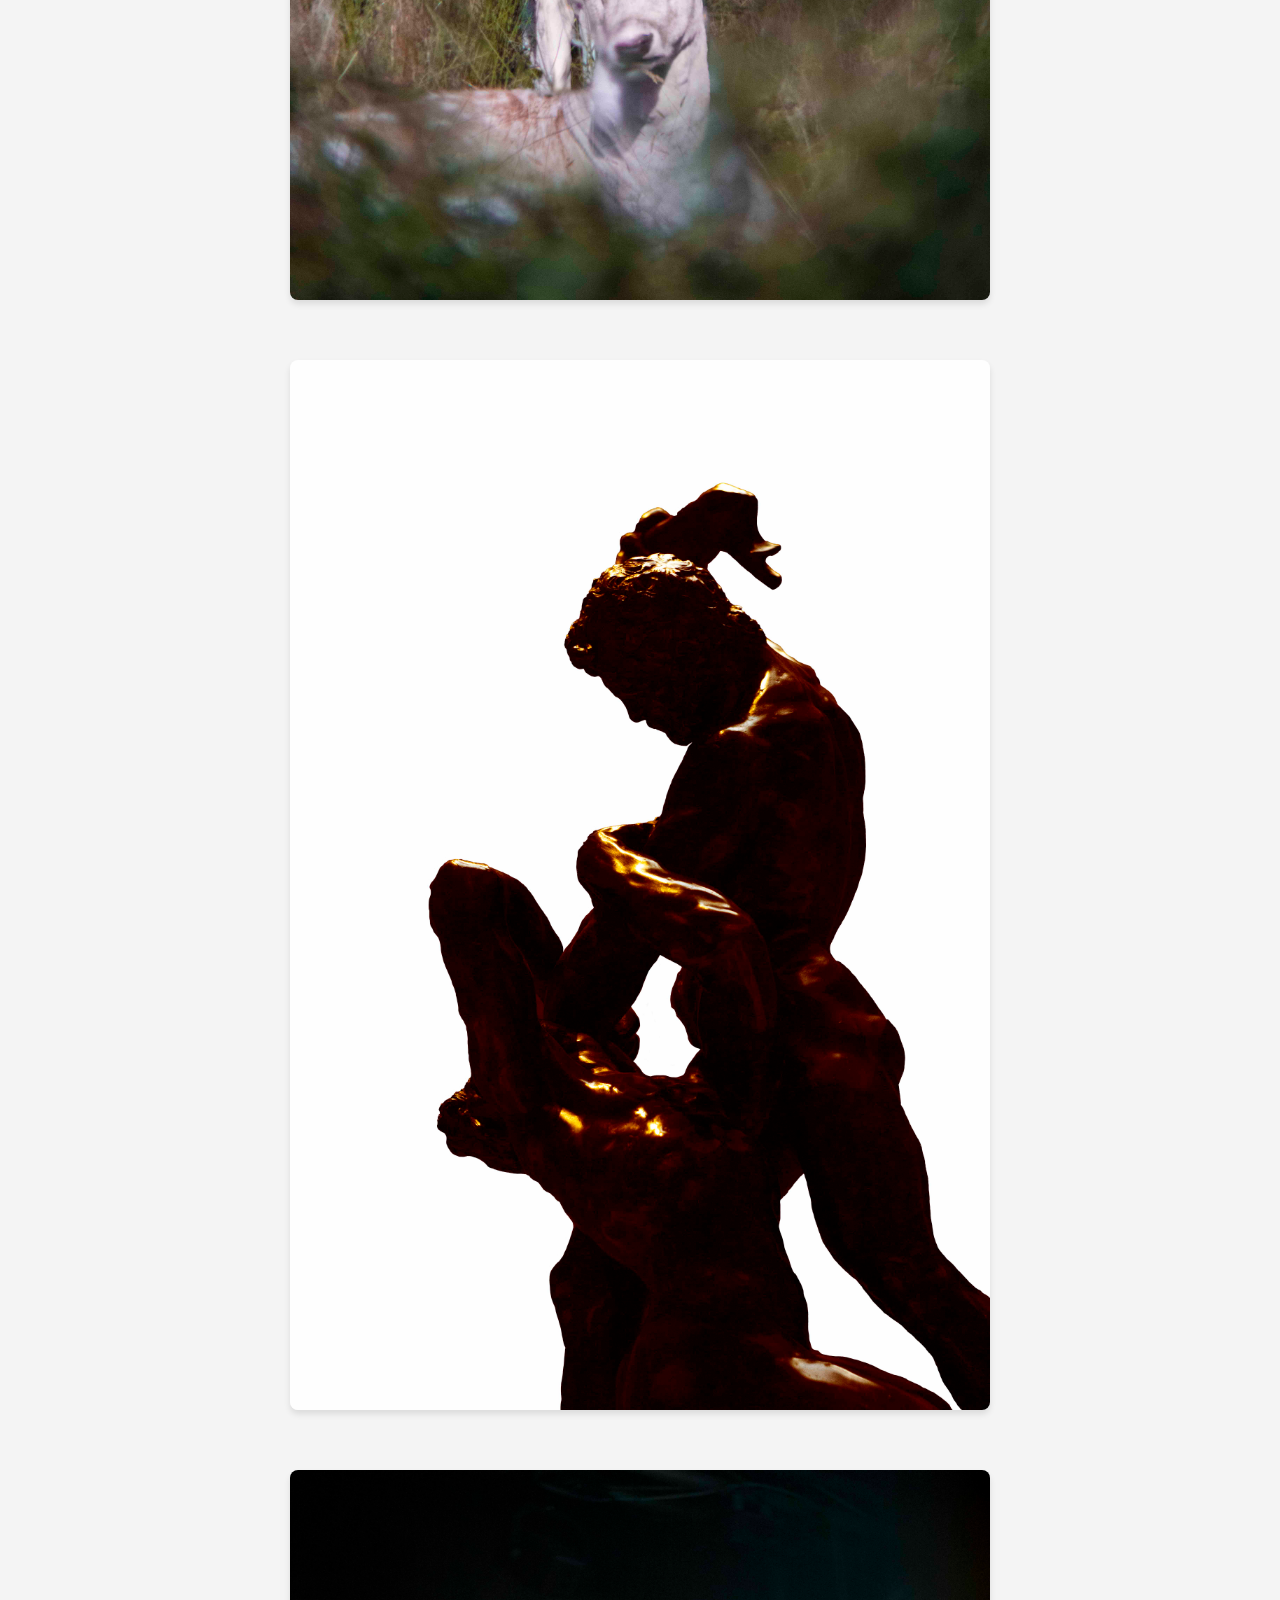
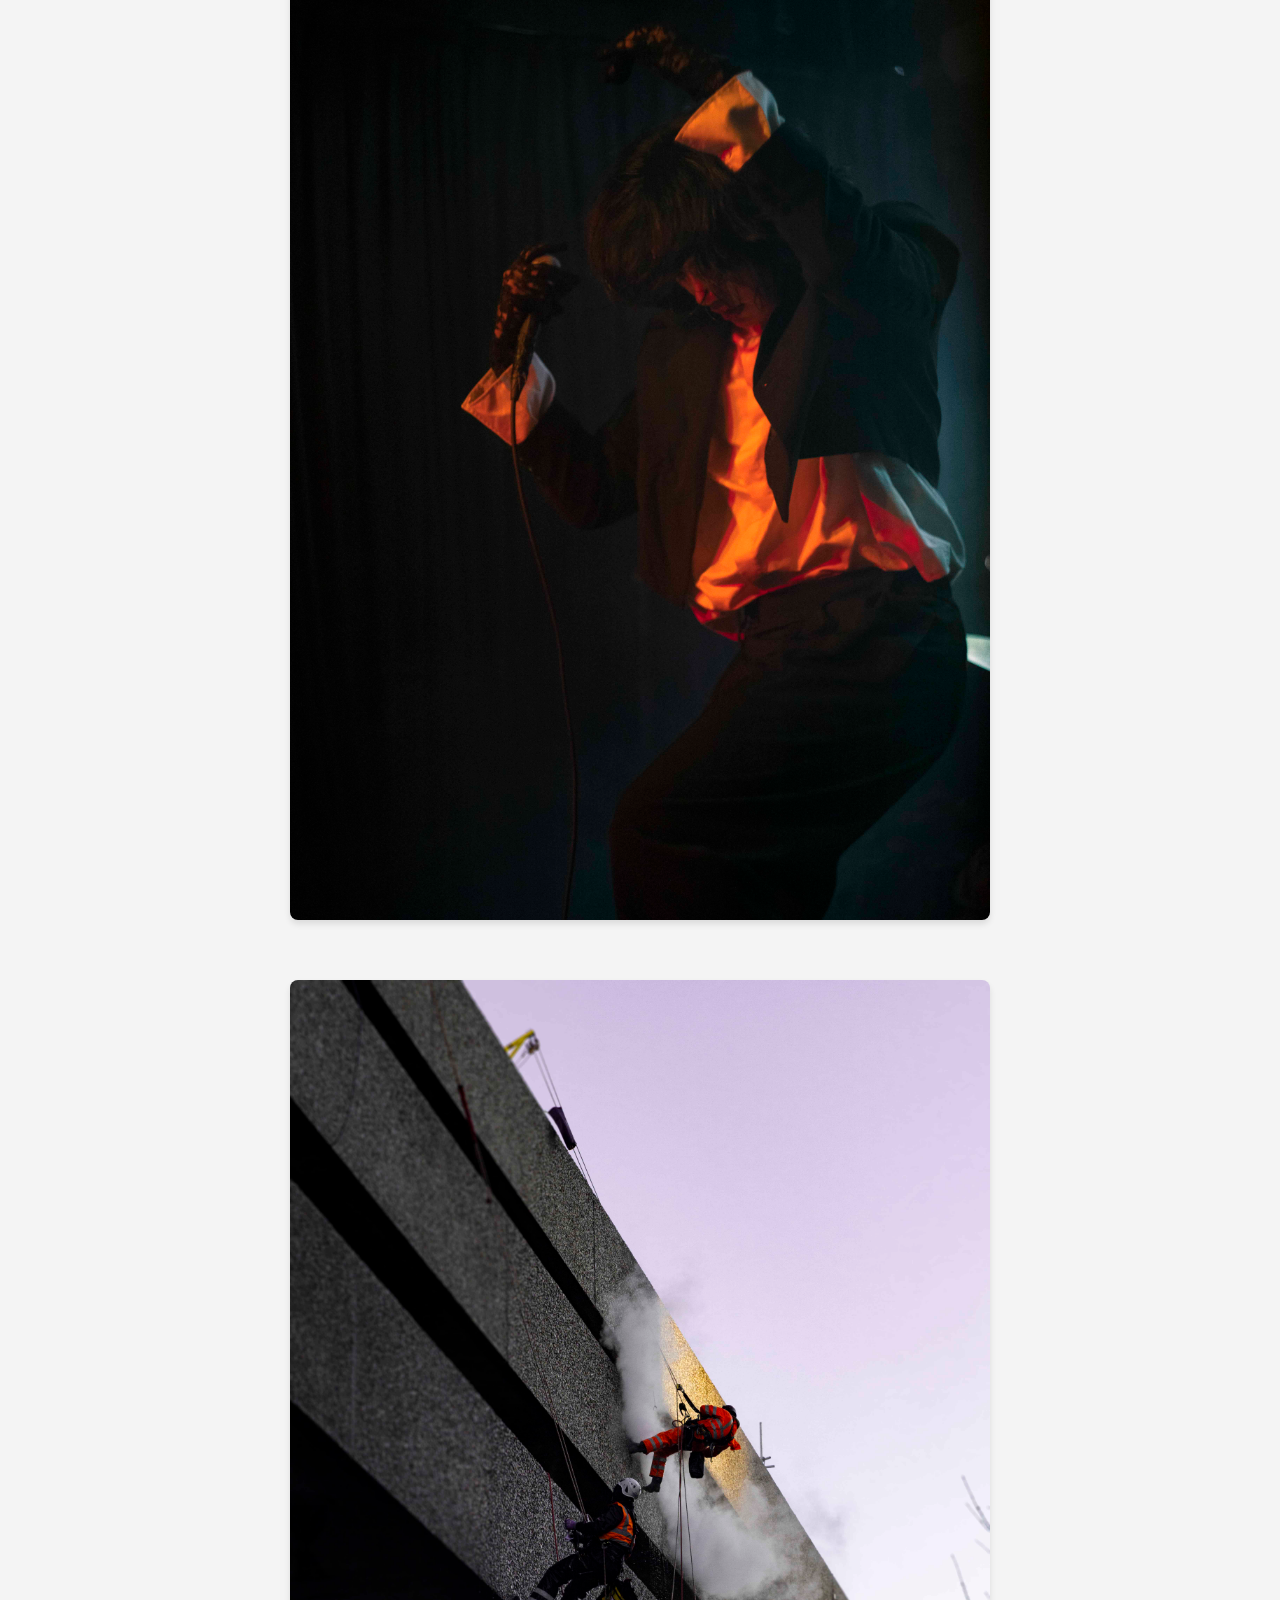
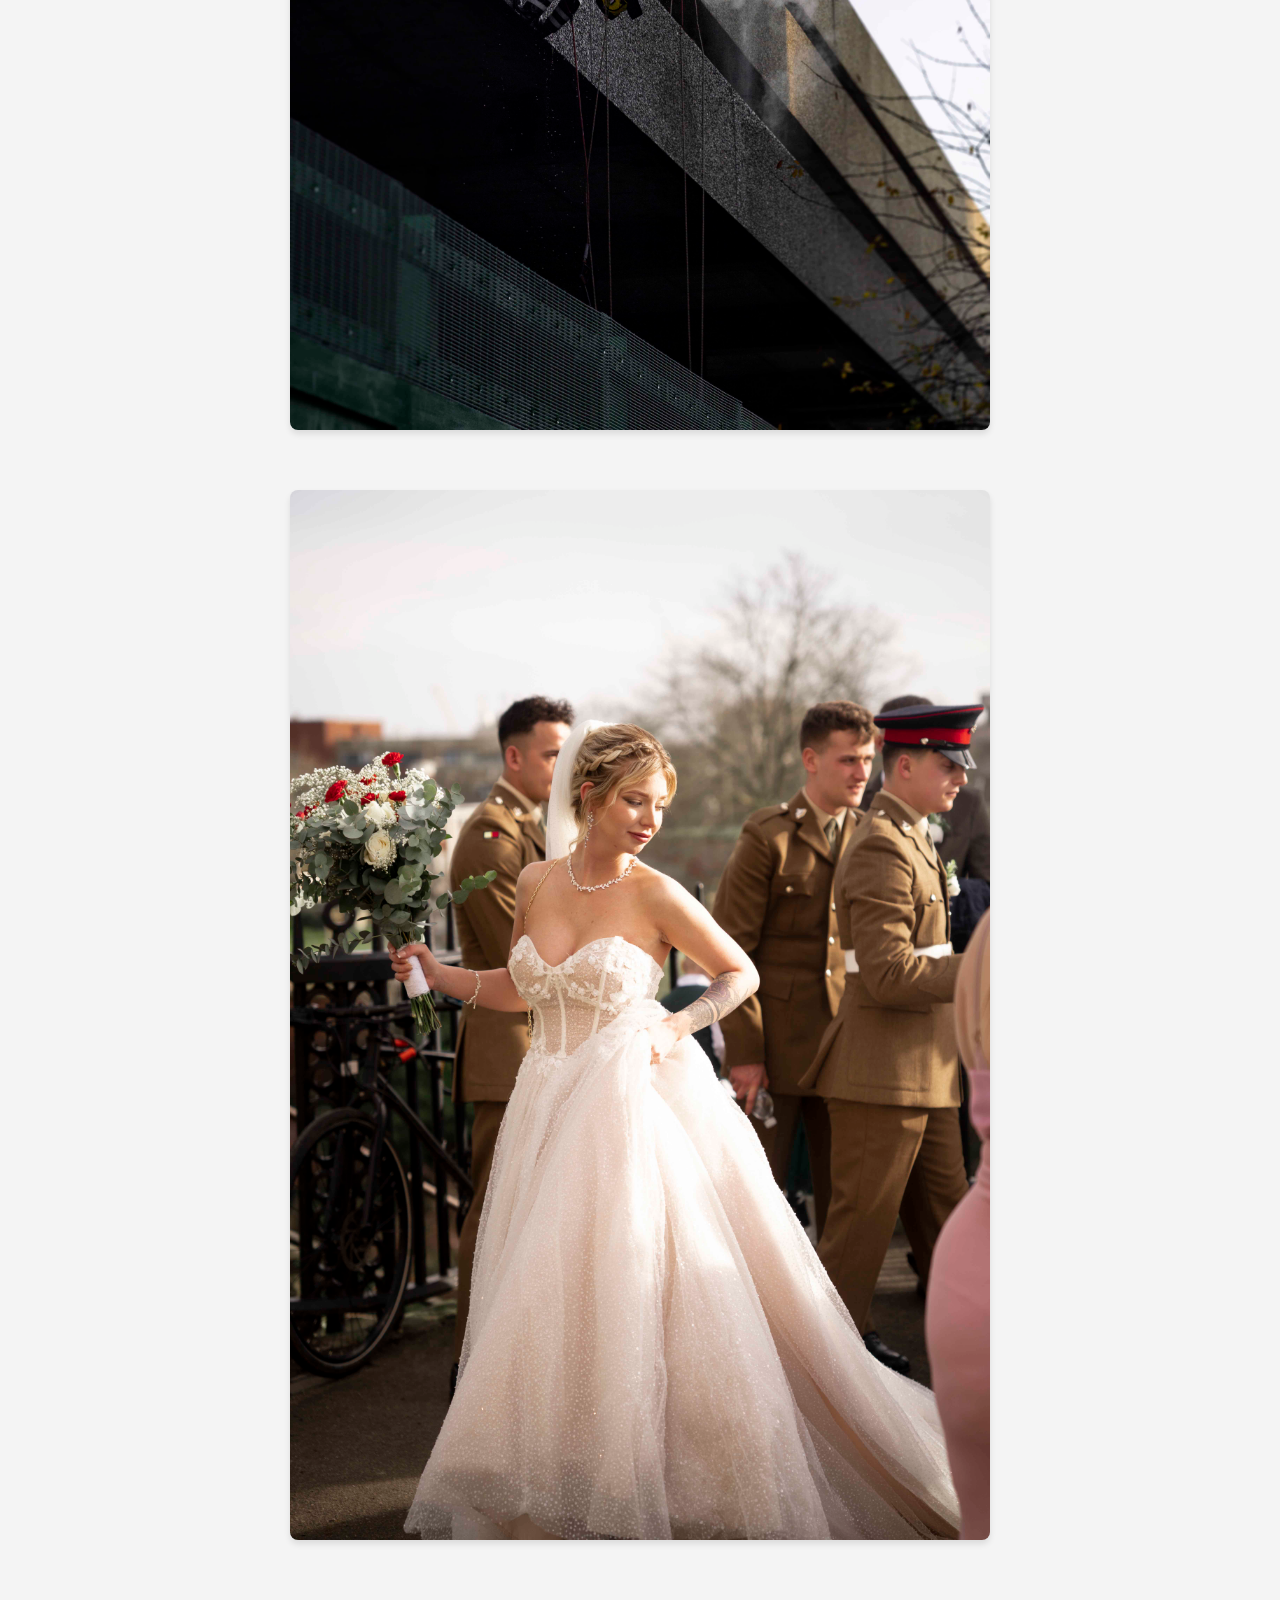
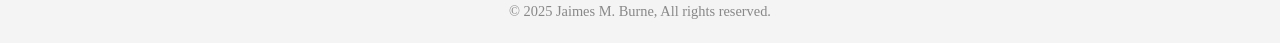
==== commit d8f6faf4: "Add files via upload" ====
--- a/index.html
+++ b/index.html
@@ -41,13 +41,13 @@
 	  <div class="image-container">
     <img src="Arabesque website jpeg.jpg" alt="Artwork 1" />
     <div class="overlay">
-      <a href="Anaglyphs 2 exhibition strucuture.html" class="title">Anaglyph Collection 2</a>
+      <a href="Anaglyphs exhibition strucuture test.html" class="title">Anaglyph Collection 2</a>
     </div>
   </div>					 
   <div class="image-container">
     <img src="duality.jpg" alt="Artwork 1" />
     <div class="overlay">
-      <a href="Anaglyphs exhibition strucuture test.html" class="title">Anaglyph Collection 1</a>
+      <a href="Anaglyphs 2 exhibition strucuture.html" class="title">Anaglyph Collection 1</a>
     </div>
   </div>
   <div class="image-container">
@@ -63,7 +63,7 @@
     </div>
   </div>
   <div class="image-container">
-    <img src="Gallery Live Event Photography/Chaidura 8.jpg" alt="Artwork 3" />
+    <img src="_DSC1989.jpg" alt="Artwork 3" />
     <div class="overlay">
       <a href="Gallery Live Event Photography.html" class="title">Live Event Photography</a>
     </div>
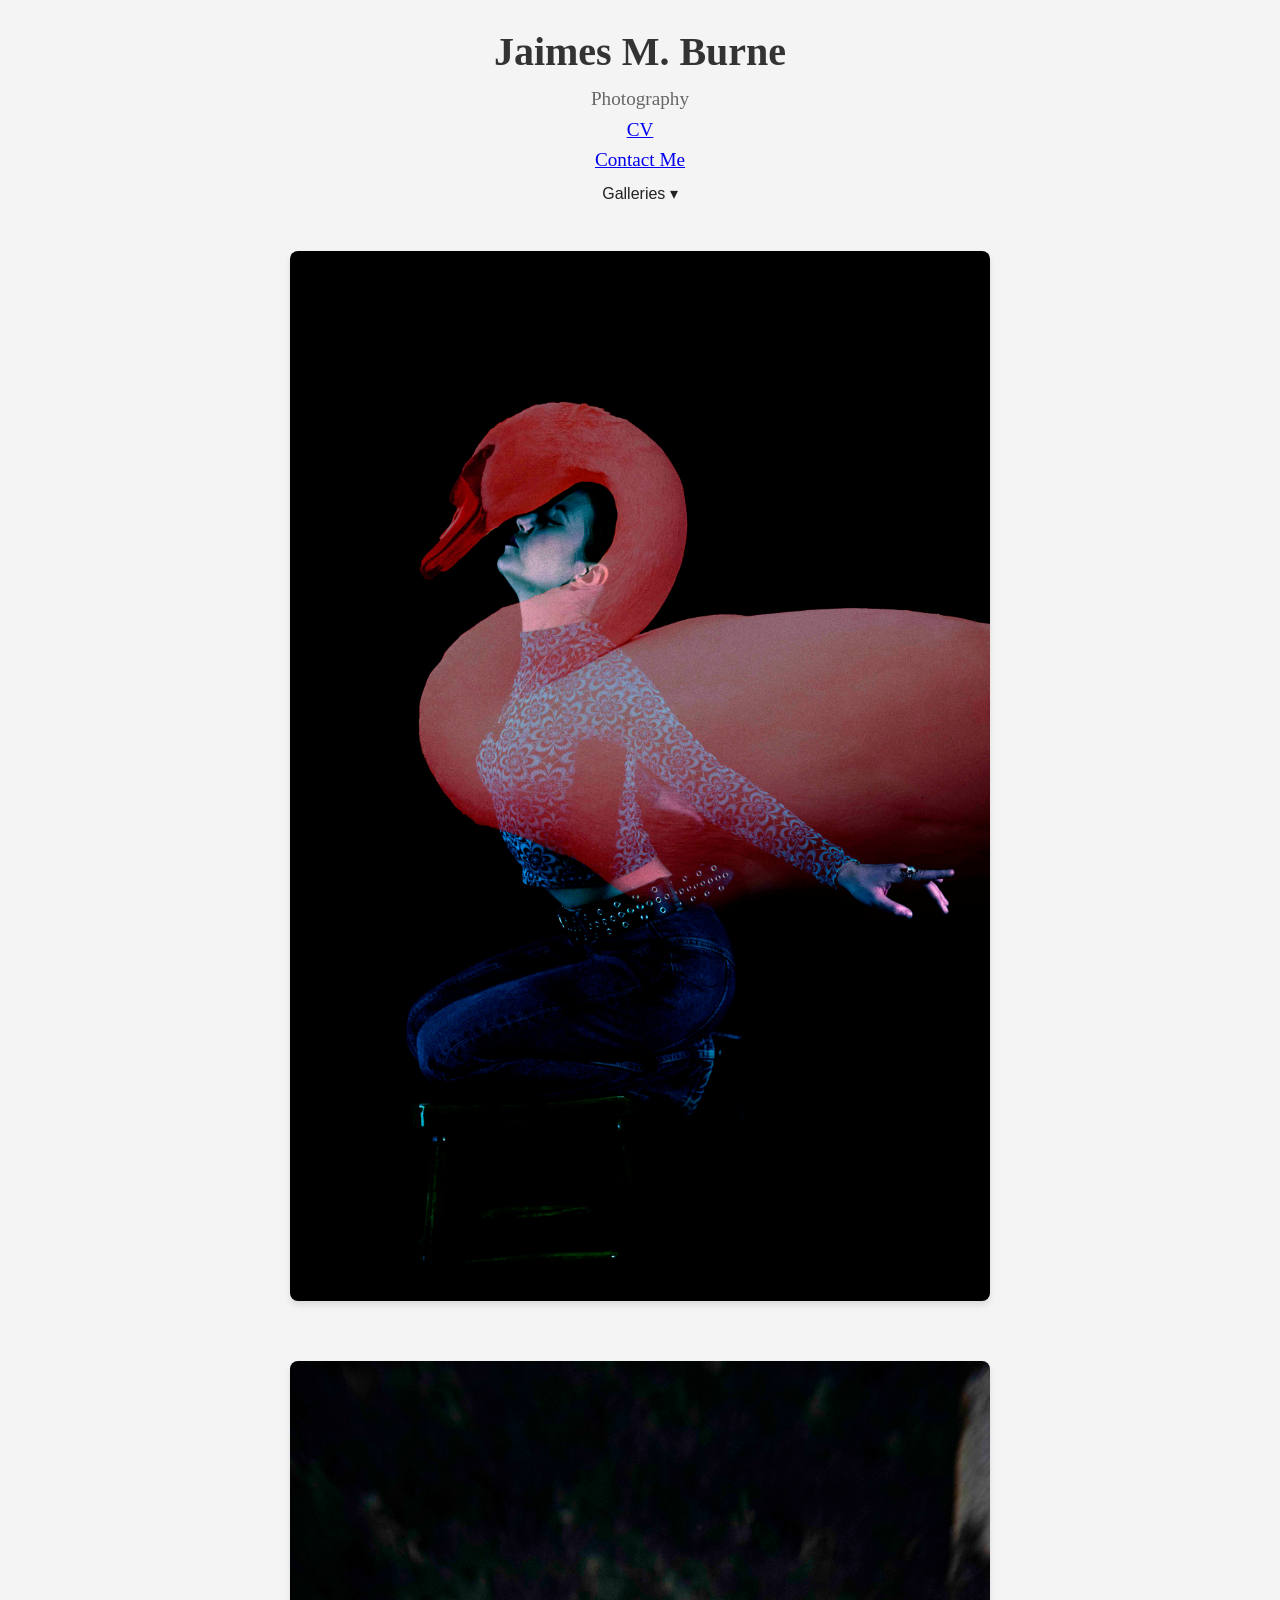
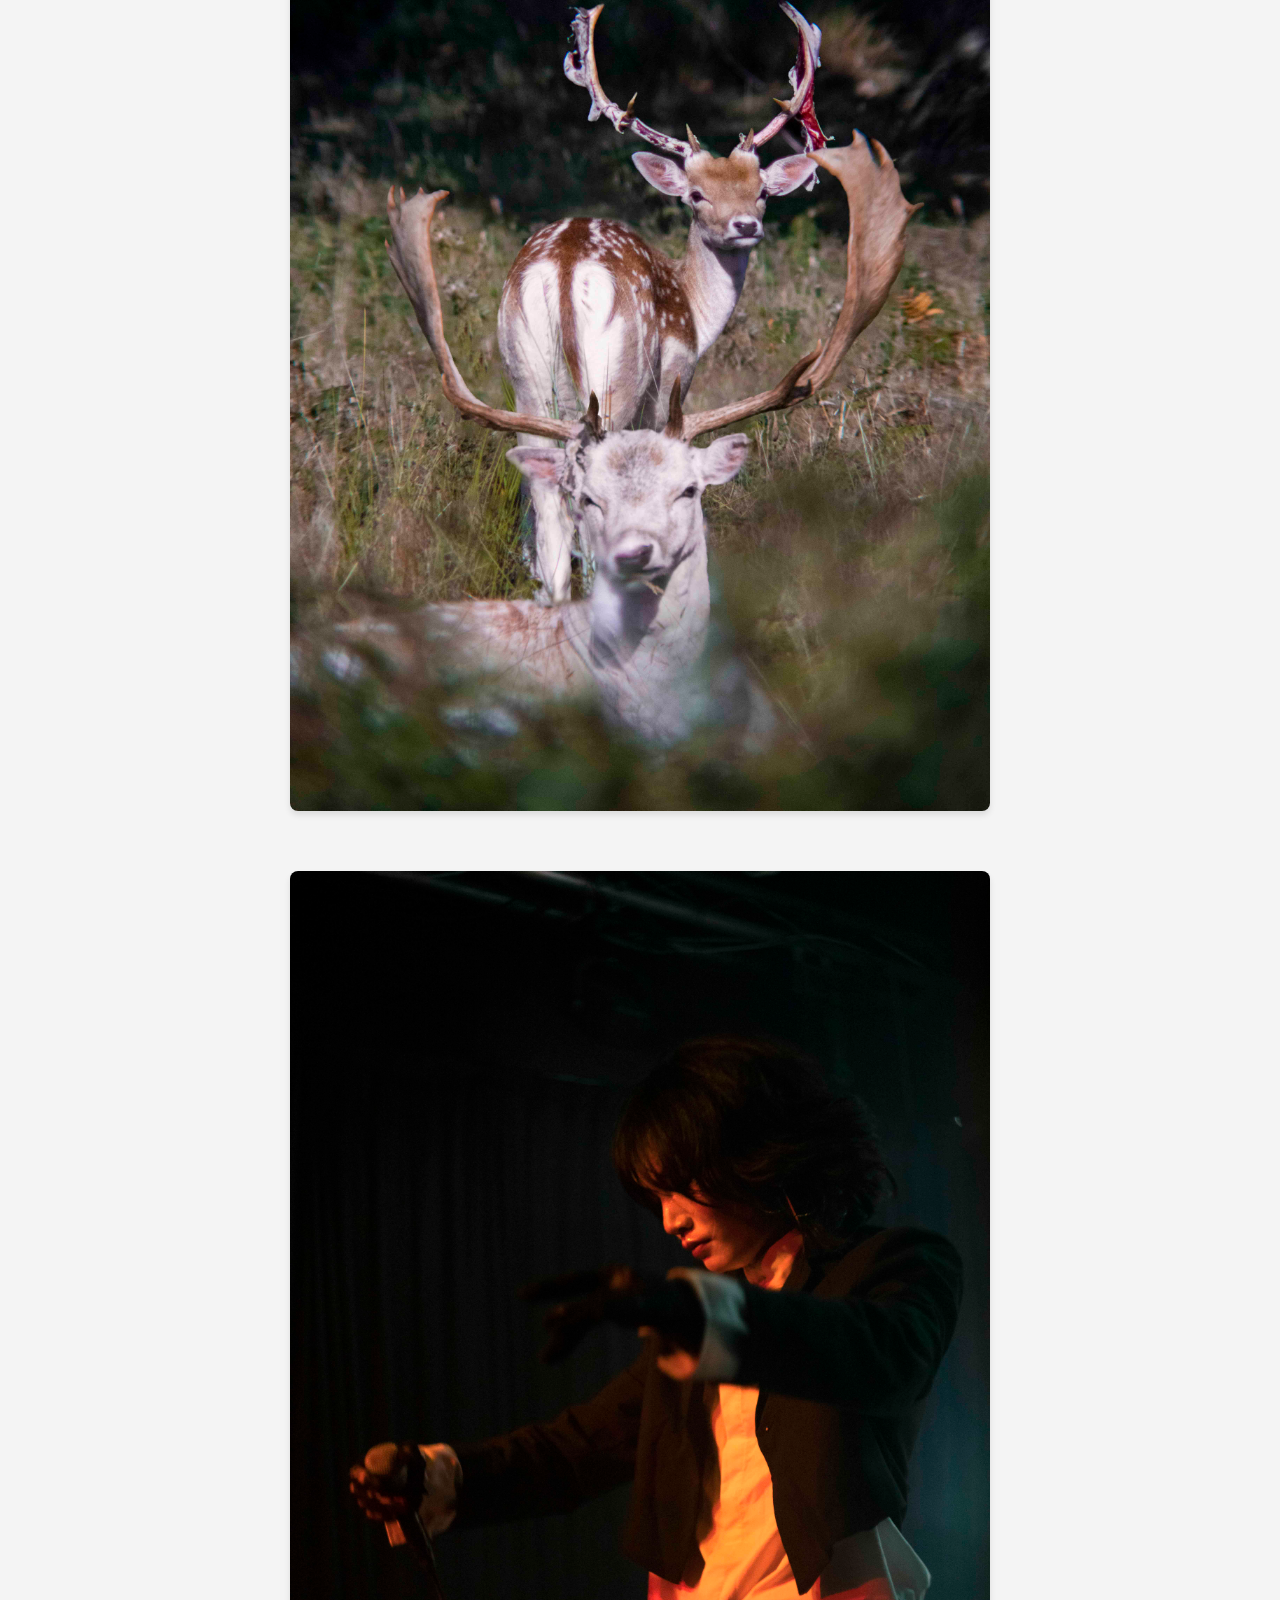
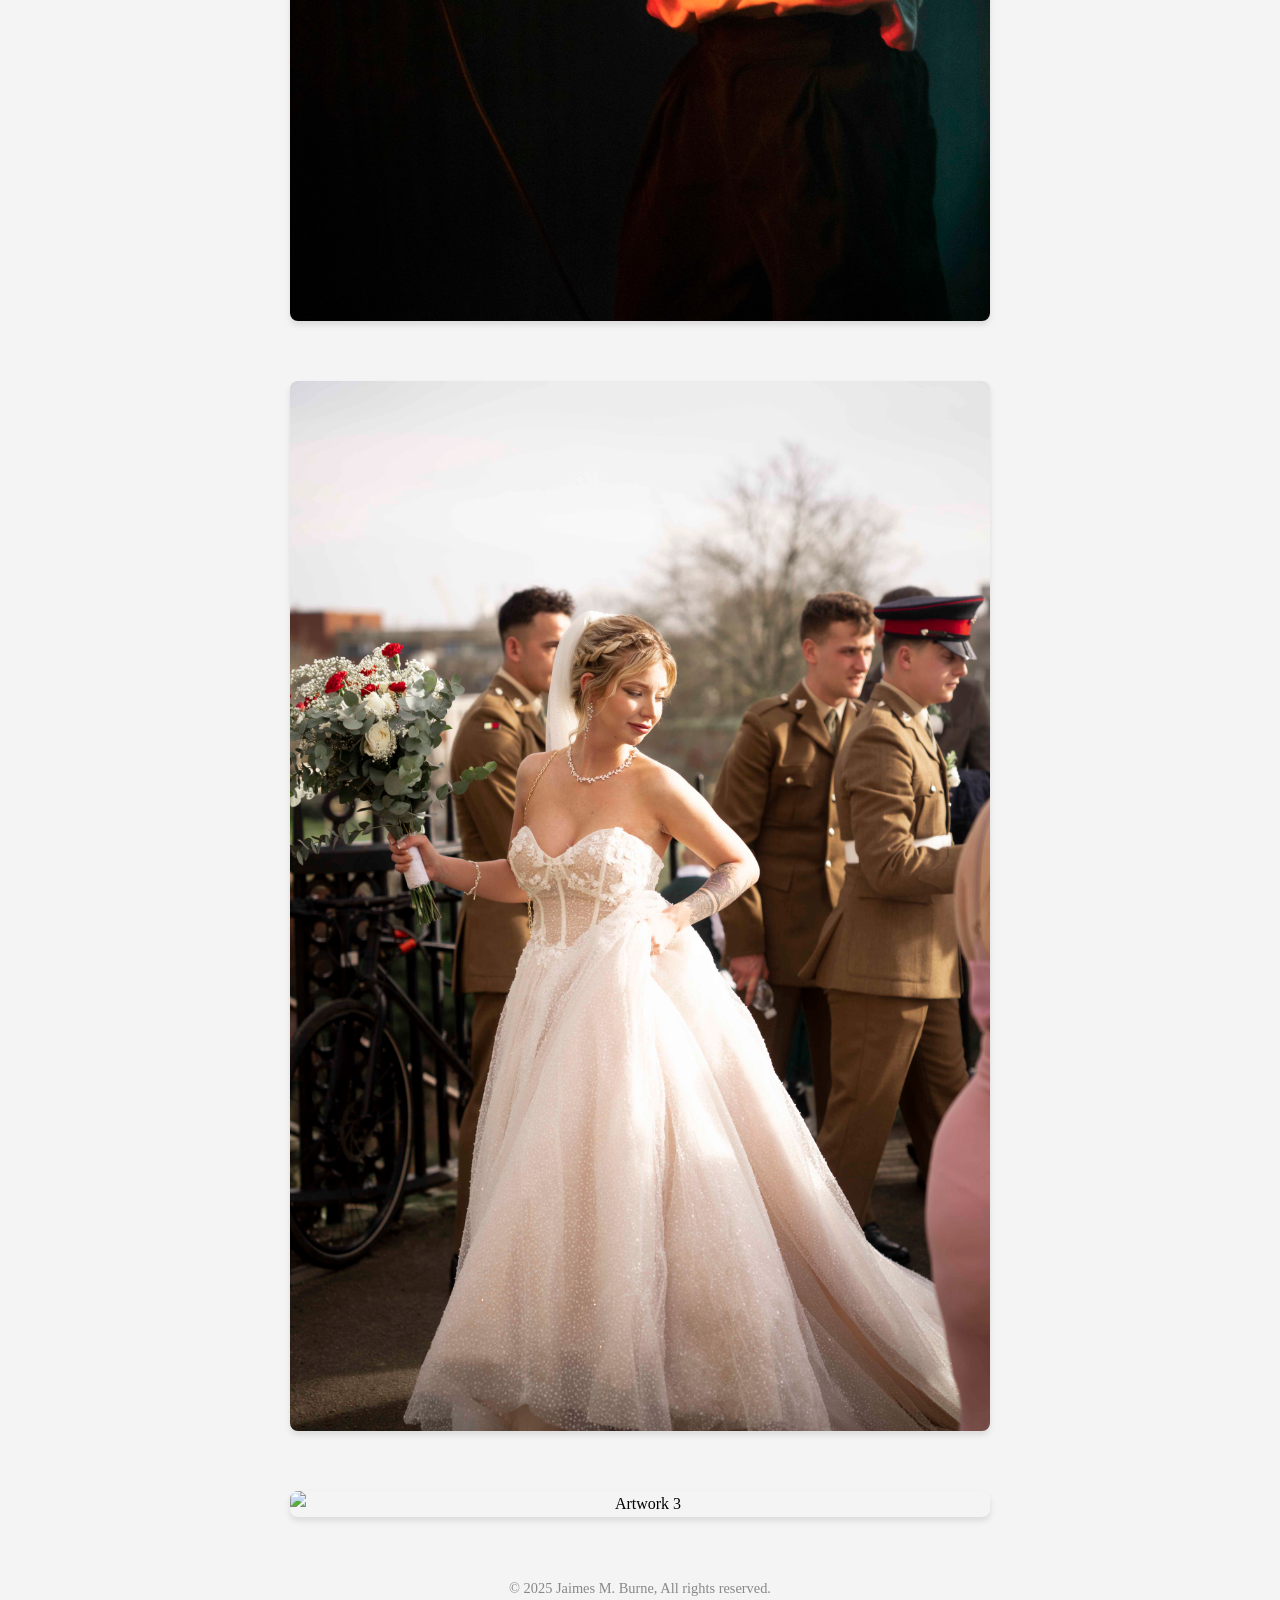
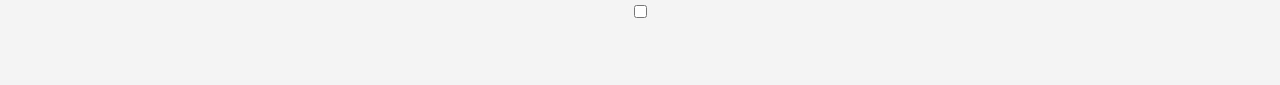
==== commit 1e2caaf5: "Add files via upload" ====
--- a/index.html
+++ b/index.html
@@ -1,37 +1,40 @@
 <!DOCTYPE html>
-<html lang="en">
+<html lang="en">	
 <head>
   <meta charset="UTF-8">
   <meta name="viewport" content="width=device-width, initial-scale=1.0">
   <title>Jaimes M. Burne - Home</title>
+  <link rel="icon" href="favicon.png" type="image/png">
   <link rel="stylesheet" href="New folder/styles.css">
-  <link href="New folder/Anaglyphs exhibition style.css" rel="stylesheet" type="text/css">
-  <link href="New folder/Anaglyphs exhibition style test.css" rel="stylesheet" type="text/css">
-  <link href="New folder/Gallery Anaglyphs/Anaglyphs exhibition style test.css" rel="stylesheet" type="text/css">
   <link href="New folder/Untitled-2.css" rel="stylesheet" type="text/css">
+  <script src="New Folder/dark mode button.js"></script>
 </head>
 <body>
   <header>
     <h1>Jaimes M. Burne</h1>
-	<p class="subtitle">Photography</p> 
+	<p class="subtitle">Photography</p>
+<p class="subtitle subtitle-link">
+  <a href="artist cv.html">CV</a>
+</p>
+<p class="subtitle subtitle-link">
+  <a href="contact info.html">Contact Me</a>
+</p>
 	  <header> 
   <nav class="dropdown">
-    <button class="dropbtn">Galleries &#9662;</button>
+<button class="dropbtn" id="dropdownToggle">
+  Galleries <span id="arrow">&#9662;</span>
     <div class="dropdown-content">
       <a href="index.html">Home</a>
-	  <a href="Anaglyphs exhibition strucuture test.html">Anaglyphs Collection 2</a>
-      <a href="Anaglyphs 2 exhibition strucuture.html">Anaglyphs Collection 1</a>
-	  <a href="Gallery Lights of our Eyes Structure.html">Lights of Our Eyes</a>
-      <a href="In Conflict exhibition strucuture.html">In Conflict</a>		
-	  <a href="Gallery Wild Life structure.html">Wildlife Photography</a>
-	  <a href="Gallery Live Event Photography.html">Live Event Photography</a>
-	  <a href="Gallery Street Photography.html">Street Photography</a>
-	  <a href="Gallery Wedding Photography.html">Wedding Photography</a>
-	  <a href="artisit cv webpage structure.html">About Me</a>
-      <a href="contact info webpage strucuture and style.html">Contact Me</a>	
+	  <a href="Anaglyph.Collections.html">Anaglyph Collections</a>	
+	  <a href="Gallery.Wild.Life.html">Wildlife Photography Portfolio</a>
+	  <a href="Gallery.Live.Event.Photography.html">Live Event Photography Portfolio</a>
+      <a href="Various.Collected.Portfolios.html">Various Collected Portfolios</a>
+      <a href="Other.Collected.Projects.html">Other Projects</a>
     </div>
+	<section class="subtitle-links">
+</section>
+
   </nav>
-</header>
 
   </header>
 
@@ -41,43 +44,31 @@
 	  <div class="image-container">
     <img src="Arabesque website jpeg.jpg" alt="Artwork 1" />
     <div class="overlay">
-      <a href="Anaglyphs exhibition strucuture test.html" class="title">Anaglyph Collection 2</a>
+      <a href="Anaglyphs Collections.html" class="title">Anaglyph Collections</a>
     </div>
   </div>					 
   <div class="image-container">
-    <img src="duality.jpg" alt="Artwork 1" />
+    <img src="deer 3.jpg" alt="Artwork 2" />
     <div class="overlay">
-      <a href="Anaglyphs 2 exhibition strucuture.html" class="title">Anaglyph Collection 1</a>
+      <a href="Gallery Wild Life.html" class="title">Wildlife</a>
     </div>
   </div>
   <div class="image-container">
-    <img src="deer 3.jpg" alt="Artwork 2" />
-    <div class="overlay">
-      <a href="Gallery Wild Life structure.html" class="title">Wildlife</a>
-    </div>
-  </div>
-  <div class="image-container">
-    <img src="1.jpg" alt="Artwork 3" />
-    <div class="overlay">
-      <a href="In Conflict exhibition strucuture.html" class="title">In Conflict</a>
-    </div>
-  </div>
-  <div class="image-container">
-    <img src="_DSC1989.jpg" alt="Artwork 3" />
+    <img src="Gallery Live Event Photography/Chaidura 7.jpg" alt="Artwork 3" />
     <div class="overlay">
       <a href="Gallery Live Event Photography.html" class="title">Live Event Photography</a>
     </div>
   </div>
-  <div class="image-container">
-    <img src="Abseil 1.jpg" alt="Artwork 3" />
+    <div class="image-container">
+    <img src="wedding 1.jpg" alt="Artwork 5" />
     <div class="overlay">
-      <a href="Gallery Street Photography.html" class="title">Street Photography</a>
+      <a href="Various Collected Portfolios.html" class="title">Various Collected Portfolios</a>
     </div>
   </div>
-  <div class="image-container">
-    <img src="wedding 1.jpg" alt="Artwork 5" />
+    <div class="image-container">
+    <img src="Gallery Judgement/4 - religious iconography.jpg" alt="Artwork 3" />
     <div class="overlay">
-      <a href="Gallery Wedding Photography.html" class="title">Wedding Photography</a>
+      <a href="Various Collected Projects.html" class="title">Other Projects</a>
     </div>
   </div>
 </main>
@@ -113,7 +104,11 @@
   <footer>
     <p>© 2025 Jaimes M. Burne, All rights reserved.</p>
   </footer>	
-<button id="theme-toggle" class="theme-toggle">🌙 / ☀️</button>
+<label class="switch">
+  <input type="checkbox" id="theme-toggle">
+  <span class="slider round"></span>
+</label>
+
 	<script>
   const toggleButton = document.getElementById('theme-toggle');
   const body = document.body;
@@ -128,6 +123,8 @@
     const mode = body.classList.contains('dark-mode') ? 'dark' : 'light';
     localStorage.setItem('theme', mode);
   });
+							
+
 </script>
 </body>
-</html>
+</html>
